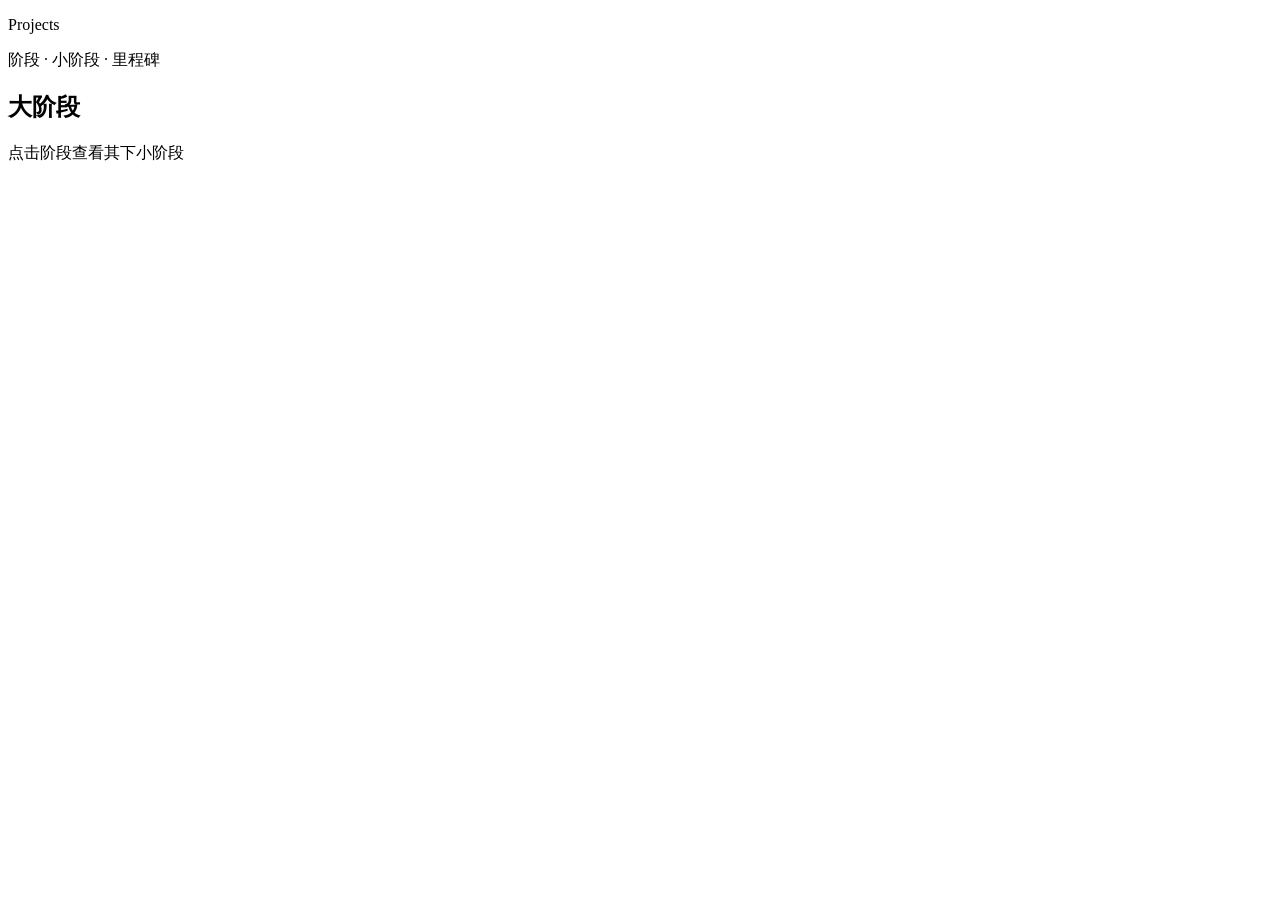
==== index.html @ 438b6e95 "Replace markdown dashboard with HTML stage board for GitHub Pages. Publish static index and assets a" ====
<!DOCTYPE html>
<html lang="zh-CN">
  <head>
    <meta charset="UTF-8" />
    <meta name="viewport" content="width=device-width, initial-scale=1" />
    <title>Projects · 阶段看板</title>
    <script type="module" crossorigin src="/project/assets/index-DRAbw_s7.js"></script>
    <link rel="stylesheet" crossorigin href="/project/assets/index-BVVediHM.css">
  </head>
  <body>
    <div class="page">
      <header class="top">
        <div class="brand">
          <span class="dot"></span>
          <div>
            <p class="brand-name">Projects</p>
            <p class="brand-sub">阶段 · 小阶段 · 里程碑</p>
          </div>
        </div>
        <div class="tabs" id="tabs" role="tablist"></div>
      </header>

      <section class="hero" id="hero"></section>

      <!-- 大阶段轨道 -->
      <section class="track-wrap" aria-label="项目大阶段">
        <div class="track-head">
          <h2>大阶段</h2>
          <p>点击阶段查看其下小阶段</p>
        </div>
        <ol class="track" id="track"></ol>
      </section>

      <!-- 当前大阶段的小阶段 -->
      <section class="detail" id="detail"></section>
    </div>
  </body>
</html>
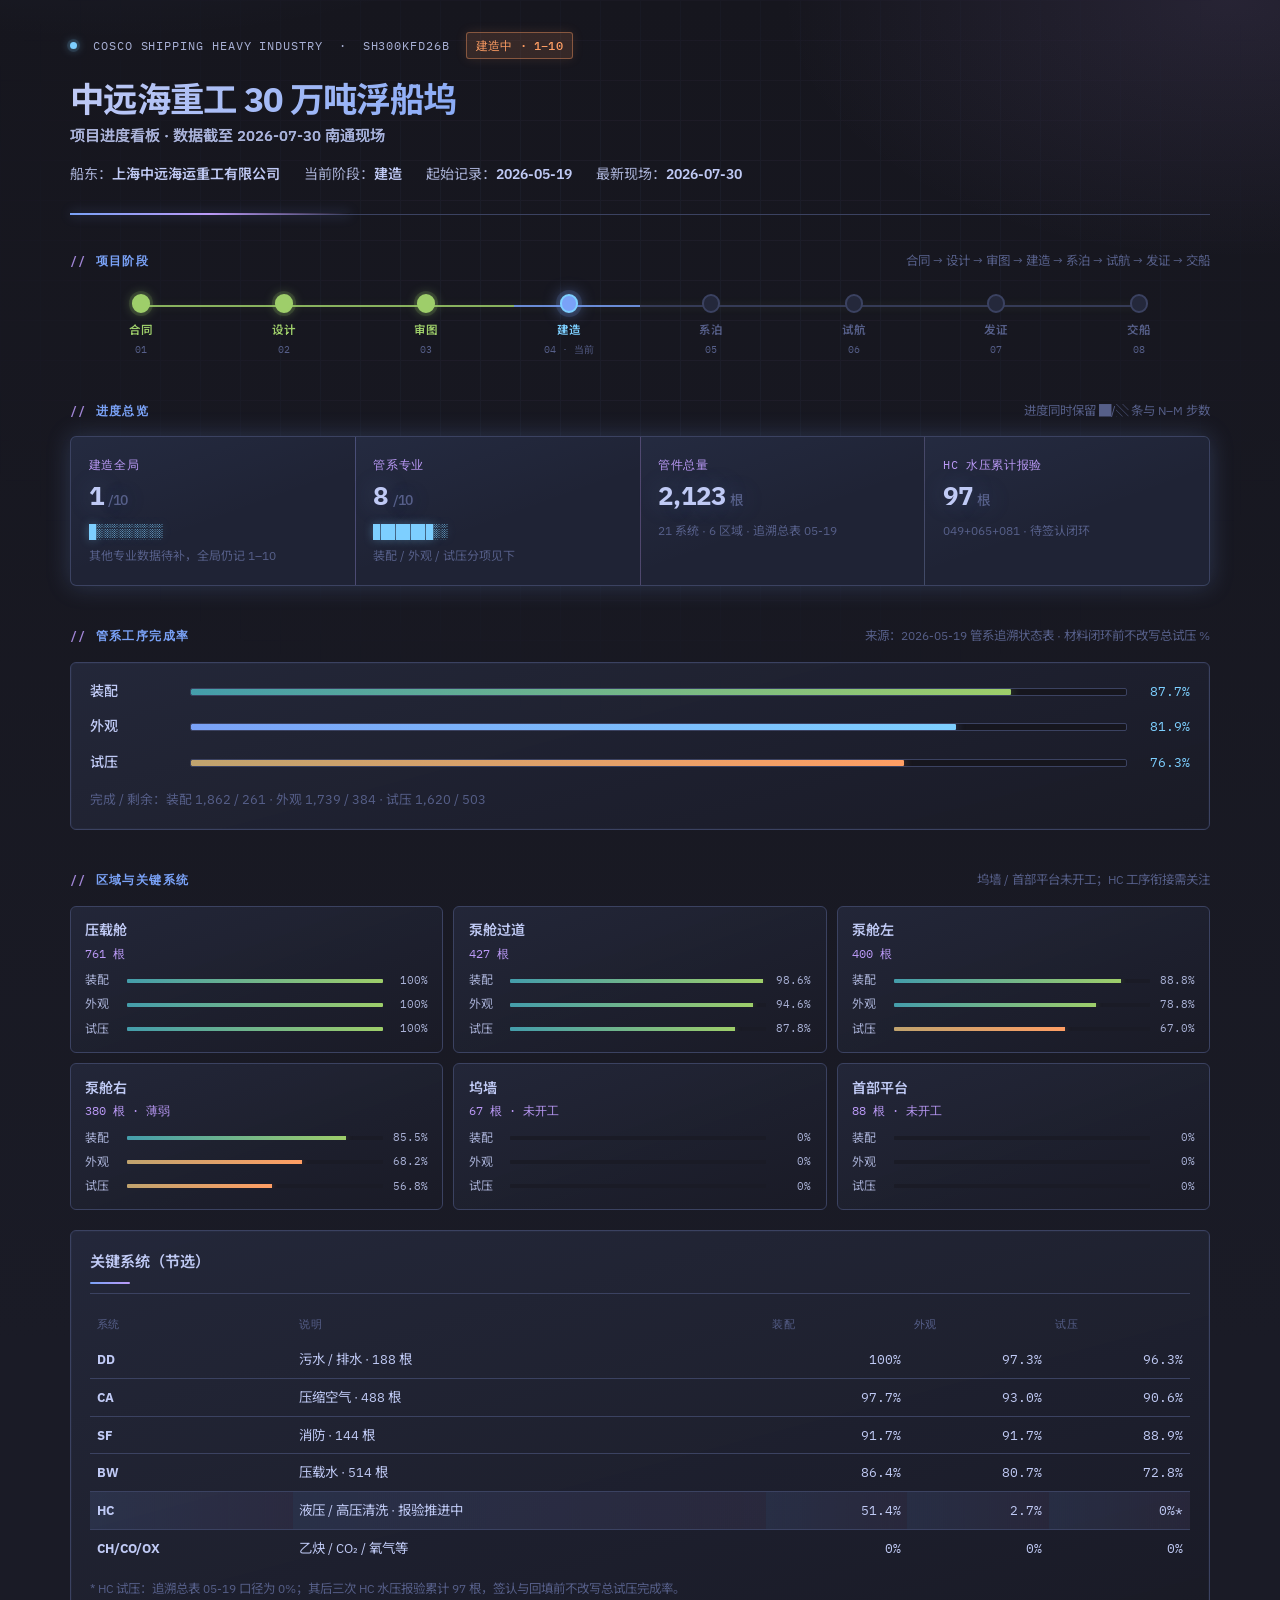
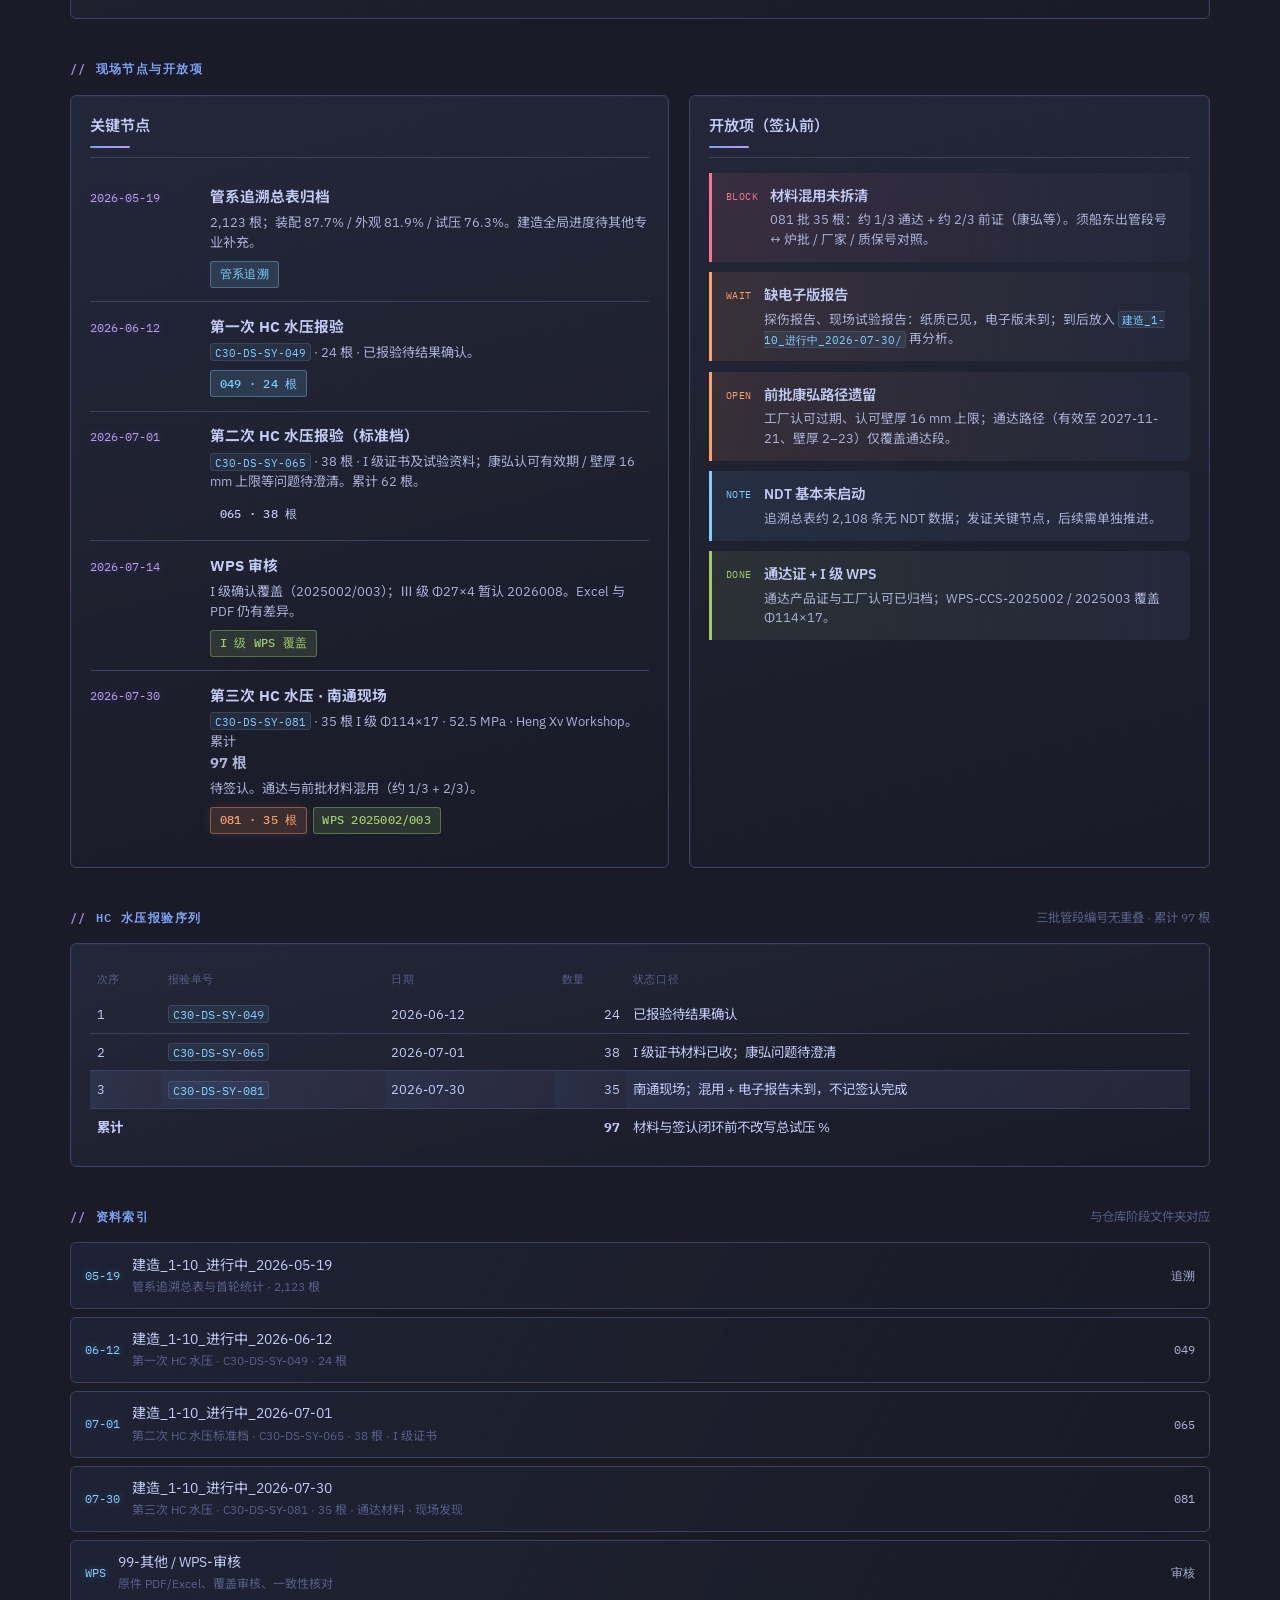
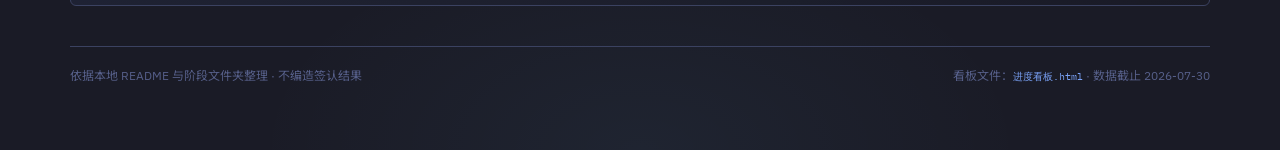
==== commit 2d40e91f: "Publish Tokyo Night progress board for 30万吨浮船坞 on GitHub Pages Replace the previous Vite stage-board" ====
--- a/index.html
+++ b/index.html
@@ -1,38 +1,1265 @@
 <!DOCTYPE html>
 <html lang="zh-CN">
-  <head>
-    <meta charset="UTF-8" />
-    <meta name="viewport" content="width=device-width, initial-scale=1" />
-    <title>Projects · 阶段看板</title>
-    <script type="module" crossorigin src="/project/assets/index-DRAbw_s7.js"></script>
-    <link rel="stylesheet" crossorigin href="/project/assets/index-BVVediHM.css">
-  </head>
-  <body>
-    <div class="page">
-      <header class="top">
-        <div class="brand">
-          <span class="dot"></span>
-          <div>
-            <p class="brand-name">Projects</p>
-            <p class="brand-sub">阶段 · 小阶段 · 里程碑</p>
-          </div>
-        </div>
-        <div class="tabs" id="tabs" role="tablist"></div>
-      </header>
-
-      <section class="hero" id="hero"></section>
-
-      <!-- 大阶段轨道 -->
-      <section class="track-wrap" aria-label="项目大阶段">
-        <div class="track-head">
-          <h2>大阶段</h2>
-          <p>点击阶段查看其下小阶段</p>
-        </div>
-        <ol class="track" id="track"></ol>
-      </section>
-
-      <!-- 当前大阶段的小阶段 -->
-      <section class="detail" id="detail"></section>
-    </div>
-  </body>
+<head>
+  <meta charset="UTF-8" />
+  <meta name="viewport" content="width=device-width, initial-scale=1" />
+  <title>Projects · 中远海重工30万吨浮船坞 · 项目进度</title>
+  <link rel="preconnect" href="https://fonts.googleapis.com" />
+  <link rel="preconnect" href="https://fonts.gstatic.com" crossorigin />
+  <link href="https://fonts.googleapis.com/css2?family=IBM+Plex+Mono:wght@400;500;600&family=IBM+Plex+Sans:wght@400;500;600;700&family=Noto+Sans+SC:wght@400;500;600;700&display=swap" rel="stylesheet" />
+  <style>
+    /* Tokyo Night palette — night / storm hybrid */
+    :root {
+      --bg: #1a1b26;
+      --bg-deep: #16161e;
+      --bg-elev: #1f2335;
+      --bg-soft: #24283b;
+      --line: #3b4261;
+      --line-strong: #565f89;
+      --text: #c0caf5;
+      --text-bright: #c0caf5;
+      --text-muted: #a9b1d6;
+      --text-dim: #565f89;
+      --accent: #7aa2f7;          /* blue */
+      --accent-soft: rgba(122, 162, 247, 0.14);
+      --accent-2: #bb9af7;      /* magenta */
+      --accent-2-soft: rgba(187, 154, 247, 0.14);
+      --cyan: #7dcfff;
+      --cyan-soft: rgba(125, 207, 255, 0.12);
+      --teal: #73daca;
+      --ok: #9ece6a;             /* green */
+      --ok-soft: rgba(158, 206, 106, 0.14);
+      --warn: #ff9e64;           /* orange */
+      --warn-soft: rgba(255, 158, 100, 0.14);
+      --crit: #f7768e;           /* red */
+      --crit-soft: rgba(247, 118, 142, 0.14);
+      --info: #7dcfff;           /* cyan */
+      --info-soft: rgba(125, 207, 255, 0.14);
+      --yellow: #e0af68;
+      --steel: #7aa2f7;
+      --radius: 6px;
+      --font: "IBM Plex Sans", "Noto Sans SC", system-ui, sans-serif;
+      --mono: "IBM Plex Mono", ui-monospace, monospace;
+      --glow-blue: 0 0 24px rgba(122, 162, 247, 0.22);
+      --glow-mag: 0 0 20px rgba(187, 154, 247, 0.18);
+    }
+
+    * { box-sizing: border-box; margin: 0; padding: 0; }
+
+    html { scroll-behavior: smooth; }
+
+    body {
+      font-family: var(--font);
+      background:
+        radial-gradient(1100px 560px at 8% -8%, rgba(122, 162, 247, 0.12), transparent 55%),
+        radial-gradient(900px 520px at 96% 0%, rgba(187, 154, 247, 0.10), transparent 50%),
+        radial-gradient(700px 400px at 50% 100%, rgba(125, 207, 255, 0.05), transparent 55%),
+        linear-gradient(180deg, var(--bg-deep) 0%, var(--bg) 40%, #1a1b26 100%);
+      color: var(--text);
+      line-height: 1.55;
+      min-height: 100vh;
+    }
+
+    /* cyber grid */
+    body::before {
+      content: "";
+      position: fixed;
+      inset: 0;
+      pointer-events: none;
+      opacity: 0.045;
+      background-image:
+        linear-gradient(90deg, #7aa2f7 1px, transparent 1px),
+        linear-gradient(#bb9af7 1px, transparent 1px);
+      background-size: 40px 40px;
+      z-index: 0;
+      mask-image: radial-gradient(ellipse 80% 70% at 50% 30%, #000 20%, transparent 75%);
+    }
+
+    .wrap {
+      position: relative;
+      z-index: 1;
+      max-width: 1180px;
+      margin: 0 auto;
+      padding: 2rem 1.25rem 4rem;
+    }
+
+    /* —— header —— */
+    header.top {
+      display: grid;
+      gap: 1.25rem;
+      margin-bottom: 2.25rem;
+      padding-bottom: 1.75rem;
+      border-bottom: 1px solid var(--line);
+      position: relative;
+    }
+
+    header.top::after {
+      content: "";
+      position: absolute;
+      left: 0;
+      bottom: -1px;
+      width: min(280px, 40%);
+      height: 2px;
+      background: linear-gradient(90deg, var(--accent), var(--accent-2), transparent);
+      box-shadow: 0 0 12px rgba(122, 162, 247, 0.45);
+    }
+
+    .eyebrow {
+      display: flex;
+      flex-wrap: wrap;
+      gap: 0.5rem 1rem;
+      align-items: center;
+      font-family: var(--mono);
+      font-size: 0.72rem;
+      letter-spacing: 0.08em;
+      text-transform: uppercase;
+      color: var(--text-muted);
+    }
+
+    .eyebrow .dot {
+      width: 7px; height: 7px;
+      border-radius: 50%;
+      background: var(--cyan);
+      box-shadow:
+        0 0 0 3px var(--cyan-soft),
+        0 0 10px rgba(125, 207, 255, 0.7);
+      animation: pulse-dot 2.4s ease-in-out infinite;
+    }
+
+    @keyframes pulse-dot {
+      0%, 100% { opacity: 1; box-shadow: 0 0 0 3px var(--cyan-soft), 0 0 10px rgba(125, 207, 255, 0.7); }
+      50% { opacity: 0.75; box-shadow: 0 0 0 5px transparent, 0 0 16px rgba(125, 207, 255, 0.35); }
+    }
+
+    h1 {
+      font-size: clamp(1.55rem, 3.5vw, 2.15rem);
+      font-weight: 700;
+      letter-spacing: -0.02em;
+      line-height: 1.2;
+      background: linear-gradient(120deg, #c0caf5 0%, #7aa2f7 45%, #bb9af7 100%);
+      -webkit-background-clip: text;
+      background-clip: text;
+      color: transparent;
+    }
+
+    h1 span.sub {
+      display: block;
+      margin-top: 0.35rem;
+      font-size: 0.95rem;
+      font-weight: 500;
+      color: var(--text-muted);
+      letter-spacing: 0;
+      background: none;
+      -webkit-background-clip: unset;
+      background-clip: unset;
+    }
+
+    .meta-row {
+      display: flex;
+      flex-wrap: wrap;
+      gap: 0.6rem 1.5rem;
+      font-size: 0.88rem;
+      color: var(--text-muted);
+    }
+
+    .meta-row strong {
+      color: var(--text);
+      font-weight: 600;
+    }
+
+    .badge {
+      display: inline-flex;
+      align-items: center;
+      gap: 0.35rem;
+      padding: 0.22rem 0.55rem;
+      border-radius: 3px;
+      font-family: var(--mono);
+      font-size: 0.72rem;
+      font-weight: 500;
+      letter-spacing: 0.02em;
+      border: 1px solid transparent;
+    }
+
+    .badge.live {
+      background: var(--warn-soft);
+      color: var(--warn);
+      border-color: rgba(255, 158, 100, 0.4);
+      box-shadow: 0 0 12px rgba(255, 158, 100, 0.12);
+    }
+
+    .badge.ok {
+      background: var(--ok-soft);
+      color: var(--ok);
+      border-color: rgba(158, 206, 106, 0.4);
+    }
+
+    .badge.crit {
+      background: var(--crit-soft);
+      color: var(--crit);
+      border-color: rgba(247, 118, 142, 0.4);
+    }
+
+    .badge.info {
+      background: var(--info-soft);
+      color: var(--cyan);
+      border-color: rgba(125, 207, 255, 0.35);
+    }
+
+    .badge.mag {
+      background: var(--accent-2-soft);
+      color: var(--accent-2);
+      border-color: rgba(187, 154, 247, 0.4);
+    }
+
+    /* —— section chrome —— */
+    section {
+      margin-bottom: 2.5rem;
+    }
+
+    .sec-head {
+      display: flex;
+      align-items: baseline;
+      justify-content: space-between;
+      gap: 1rem;
+      margin-bottom: 1rem;
+      flex-wrap: wrap;
+    }
+
+    .sec-head h2 {
+      font-size: 0.78rem;
+      font-weight: 600;
+      font-family: var(--mono);
+      letter-spacing: 0.12em;
+      text-transform: uppercase;
+      color: var(--accent);
+    }
+
+    .sec-head h2::before {
+      content: "// ";
+      color: var(--accent-2);
+      opacity: 0.85;
+    }
+
+    .sec-head .hint {
+      font-size: 0.78rem;
+      color: var(--text-dim);
+    }
+
+    /* —— stage rail —— */
+    .stage-rail {
+      display: grid;
+      grid-template-columns: repeat(8, 1fr);
+      gap: 0;
+      position: relative;
+      padding: 0.5rem 0 0.25rem;
+    }
+
+    .stage-rail::before {
+      content: "";
+      position: absolute;
+      left: 6%;
+      right: 6%;
+      top: 1.15rem;
+      height: 2px;
+      background: linear-gradient(90deg,
+        var(--ok) 0%,
+        var(--ok) 37.5%,
+        var(--accent) 37.5%,
+        var(--accent) 50%,
+        var(--line) 50%,
+        var(--line) 100%);
+      z-index: 0;
+      opacity: 0.85;
+      box-shadow: 0 0 10px rgba(158, 206, 106, 0.25);
+    }
+
+    .stage {
+      position: relative;
+      z-index: 1;
+      text-align: center;
+      padding: 0 0.15rem;
+    }
+
+    .stage .node {
+      width: 1.15rem;
+      height: 1.15rem;
+      margin: 0 auto 0.55rem;
+      border-radius: 50%;
+      border: 2px solid var(--line-strong);
+      background: var(--bg-deep);
+    }
+
+    .stage.done .node {
+      background: var(--ok);
+      border-color: var(--ok);
+      box-shadow: 0 0 0 3px var(--ok-soft), 0 0 12px rgba(158, 206, 106, 0.45);
+    }
+
+    .stage.current .node {
+      background: var(--accent);
+      border-color: var(--cyan);
+      box-shadow:
+        0 0 0 4px var(--accent-soft),
+        0 0 16px rgba(122, 162, 247, 0.65);
+    }
+
+    .stage.todo .node {
+      background: var(--bg-soft);
+      border-color: var(--line);
+    }
+
+    .stage .label {
+      font-size: 0.72rem;
+      font-weight: 600;
+      color: var(--text-dim);
+    }
+
+    .stage.done .label { color: var(--ok); }
+    .stage.current .label { color: var(--cyan); }
+
+    .stage .idx {
+      display: block;
+      font-family: var(--mono);
+      font-size: 0.62rem;
+      color: var(--text-dim);
+      margin-top: 0.15rem;
+    }
+
+    /* —— KPI strip —— */
+    .kpi-grid {
+      display: grid;
+      grid-template-columns: repeat(4, 1fr);
+      gap: 1px;
+      background: linear-gradient(135deg, rgba(122, 162, 247, 0.45), rgba(187, 154, 247, 0.35), rgba(125, 207, 255, 0.3));
+      border: 1px solid var(--line);
+      border-radius: var(--radius);
+      overflow: hidden;
+      box-shadow: var(--glow-blue);
+    }
+
+    .kpi {
+      background: var(--bg-elev);
+      padding: 1.15rem 1.1rem 1.25rem;
+      position: relative;
+    }
+
+    .kpi::before {
+      content: "";
+      position: absolute;
+      inset: 0;
+      background: linear-gradient(160deg, rgba(122, 162, 247, 0.06), transparent 55%);
+      pointer-events: none;
+    }
+
+    .kpi .k {
+      font-size: 0.72rem;
+      color: var(--accent-2);
+      font-family: var(--mono);
+      letter-spacing: 0.06em;
+      text-transform: uppercase;
+      margin-bottom: 0.45rem;
+      position: relative;
+    }
+
+    .kpi .v {
+      font-size: 1.65rem;
+      font-weight: 700;
+      letter-spacing: -0.03em;
+      font-variant-numeric: tabular-nums;
+      line-height: 1.1;
+      color: var(--text);
+      position: relative;
+      text-shadow: 0 0 24px rgba(122, 162, 247, 0.25);
+    }
+
+    .kpi .v em {
+      font-style: normal;
+      font-size: 0.85rem;
+      font-weight: 500;
+      color: var(--text-dim);
+      margin-left: 0.25rem;
+    }
+
+    .kpi .bar-row {
+      margin-top: 0.75rem;
+      font-family: var(--mono);
+      font-size: 0.78rem;
+      letter-spacing: 0.04em;
+      color: var(--cyan);
+      text-shadow: 0 0 10px rgba(125, 207, 255, 0.35);
+      position: relative;
+    }
+
+    .kpi .note {
+      margin-top: 0.35rem;
+      font-size: 0.75rem;
+      color: var(--text-dim);
+      position: relative;
+    }
+
+    /* —— progress meters —— */
+    .meter-list {
+      display: grid;
+      gap: 0.85rem;
+    }
+
+    .meter {
+      display: grid;
+      grid-template-columns: 5.5rem 1fr auto;
+      gap: 0.75rem;
+      align-items: center;
+    }
+
+    .meter .name {
+      font-size: 0.88rem;
+      font-weight: 500;
+    }
+
+    .meter .track {
+      height: 8px;
+      background: var(--bg-deep);
+      border: 1px solid var(--line);
+      border-radius: 2px;
+      overflow: hidden;
+    }
+
+    .meter .fill {
+      height: 100%;
+      border-radius: 1px;
+      background: linear-gradient(90deg, #449dab, var(--ok));
+      box-shadow: 0 0 10px rgba(158, 206, 106, 0.45);
+    }
+
+    .meter .fill.warn {
+      background: linear-gradient(90deg, #c0a36e, var(--warn));
+      box-shadow: 0 0 10px rgba(255, 158, 100, 0.4);
+    }
+
+    .meter .fill.accent {
+      background: linear-gradient(90deg, #7aa2f7, var(--cyan));
+      box-shadow: 0 0 10px rgba(122, 162, 247, 0.5);
+    }
+
+    .meter .pct {
+      font-family: var(--mono);
+      font-size: 0.82rem;
+      font-variant-numeric: tabular-nums;
+      color: var(--cyan);
+      min-width: 3.2rem;
+      text-align: right;
+    }
+
+    /* —— two col —— */
+    .cols {
+      display: grid;
+      grid-template-columns: 1.15fr 1fr;
+      gap: 1.25rem;
+    }
+
+    .panel {
+      background: linear-gradient(165deg, rgba(36, 40, 59, 0.95), rgba(26, 27, 38, 0.98));
+      border: 1px solid var(--line);
+      border-radius: var(--radius);
+      padding: 1.15rem 1.2rem 1.25rem;
+      box-shadow: 0 0 0 1px rgba(122, 162, 247, 0.04) inset;
+    }
+
+    .panel h3 {
+      font-size: 0.95rem;
+      font-weight: 600;
+      margin-bottom: 0.9rem;
+      padding-bottom: 0.55rem;
+      border-bottom: 1px solid var(--line);
+      color: var(--text);
+    }
+
+    .panel h3::after {
+      content: "";
+      display: block;
+      width: 2.5rem;
+      height: 2px;
+      margin-top: 0.55rem;
+      background: linear-gradient(90deg, var(--accent), var(--accent-2));
+      border-radius: 1px;
+    }
+
+    /* —— tables —— */
+    table {
+      width: 100%;
+      border-collapse: collapse;
+      font-size: 0.84rem;
+    }
+
+    th, td {
+      text-align: left;
+      padding: 0.5rem 0.4rem;
+      border-bottom: 1px solid var(--line);
+      vertical-align: top;
+    }
+
+    th {
+      font-family: var(--mono);
+      font-size: 0.68rem;
+      letter-spacing: 0.06em;
+      text-transform: uppercase;
+      color: var(--text-dim);
+      font-weight: 500;
+    }
+
+    td.num {
+      font-family: var(--mono);
+      font-variant-numeric: tabular-nums;
+      text-align: right;
+    }
+
+    tr:last-child th,
+    tr:last-child td { border-bottom: none; }
+
+    tr.highlight td {
+      background: linear-gradient(90deg, rgba(122, 162, 247, 0.12), rgba(187, 154, 247, 0.08));
+    }
+
+    code {
+      font-family: var(--mono);
+      font-size: 0.86em;
+      color: var(--cyan);
+      background: rgba(125, 207, 255, 0.08);
+      padding: 0.05em 0.35em;
+      border-radius: 3px;
+      border: 1px solid rgba(125, 207, 255, 0.15);
+    }
+
+    /* —— timeline —— */
+    .timeline {
+      list-style: none;
+      display: grid;
+      gap: 0;
+    }
+
+    .timeline li {
+      display: grid;
+      grid-template-columns: 6.5rem 1fr;
+      gap: 1rem;
+      padding: 0.85rem 0;
+      border-bottom: 1px solid var(--line);
+      position: relative;
+    }
+
+    .timeline li:last-child { border-bottom: none; }
+
+    .timeline .date {
+      font-family: var(--mono);
+      font-size: 0.78rem;
+      color: var(--accent-2);
+      padding-top: 0.1rem;
+      text-shadow: 0 0 12px rgba(187, 154, 247, 0.3);
+    }
+
+    .timeline .body strong {
+      display: block;
+      font-size: 0.92rem;
+      margin-bottom: 0.25rem;
+    }
+
+    .timeline .body p {
+      font-size: 0.82rem;
+      color: var(--text-muted);
+    }
+
+    .timeline .tags {
+      display: flex;
+      flex-wrap: wrap;
+      gap: 0.35rem;
+      margin-top: 0.45rem;
+    }
+
+    /* —— issues —— */
+    .issue-list {
+      list-style: none;
+      display: grid;
+      gap: 0.65rem;
+    }
+
+    .issue {
+      display: grid;
+      grid-template-columns: auto 1fr;
+      gap: 0.75rem;
+      padding: 0.75rem 0.85rem;
+      background: var(--bg-soft);
+      border-left: 3px solid var(--line-strong);
+      border-radius: 0 var(--radius) var(--radius) 0;
+    }
+
+    .issue.crit { border-left-color: var(--crit); }
+    .issue.warn { border-left-color: var(--warn); }
+    .issue.ok { border-left-color: var(--ok); }
+    .issue.info { border-left-color: var(--info); }
+
+    .issue .sev {
+      font-family: var(--mono);
+      font-size: 0.65rem;
+      letter-spacing: 0.04em;
+      padding-top: 0.2rem;
+      color: var(--text-dim);
+      white-space: nowrap;
+    }
+
+    .issue.crit .sev { color: var(--crit); }
+    .issue.warn .sev { color: var(--warn); }
+    .issue.ok .sev { color: var(--ok); }
+    .issue.info .sev { color: var(--cyan); }
+
+    .issue.crit { background: linear-gradient(90deg, rgba(247, 118, 142, 0.1), var(--bg-soft)); }
+    .issue.warn { background: linear-gradient(90deg, rgba(255, 158, 100, 0.1), var(--bg-soft)); }
+    .issue.ok { background: linear-gradient(90deg, rgba(158, 206, 106, 0.1), var(--bg-soft)); }
+    .issue.info { background: linear-gradient(90deg, rgba(125, 207, 255, 0.08), var(--bg-soft)); }
+
+    .issue .title {
+      font-size: 0.9rem;
+      font-weight: 600;
+      margin-bottom: 0.2rem;
+    }
+
+    .issue .desc {
+      font-size: 0.8rem;
+      color: var(--text-muted);
+    }
+
+    /* —— region matrix —— */
+    .region-grid {
+      display: grid;
+      grid-template-columns: repeat(3, 1fr);
+      gap: 0.65rem;
+    }
+
+    .region {
+      padding: 0.85rem 0.9rem;
+      background: linear-gradient(160deg, rgba(36, 40, 59, 0.9), rgba(26, 27, 38, 0.95));
+      border: 1px solid var(--line);
+      border-radius: var(--radius);
+      transition: border-color 0.15s, box-shadow 0.15s;
+    }
+
+    .region:hover {
+      border-color: rgba(122, 162, 247, 0.45);
+      box-shadow: 0 0 18px rgba(122, 162, 247, 0.12);
+    }
+
+    .region .r-name {
+      font-weight: 600;
+      font-size: 0.88rem;
+      margin-bottom: 0.15rem;
+      color: var(--text);
+    }
+
+    .region .r-count {
+      font-family: var(--mono);
+      font-size: 0.72rem;
+      color: var(--accent-2);
+      margin-bottom: 0.55rem;
+    }
+
+    .region .mini {
+      display: grid;
+      gap: 0.35rem;
+      font-size: 0.75rem;
+    }
+
+    .region .mini-row {
+      display: grid;
+      grid-template-columns: 2.2rem 1fr 2.4rem;
+      gap: 0.4rem;
+      align-items: center;
+      color: var(--text-muted);
+    }
+
+    .region .mini-track {
+      height: 4px;
+      background: var(--bg);
+      border-radius: 1px;
+      overflow: hidden;
+    }
+
+    .region .mini-fill {
+      height: 100%;
+      background: linear-gradient(90deg, #449dab, var(--ok));
+      box-shadow: 0 0 6px rgba(158, 206, 106, 0.35);
+    }
+
+    .region .mini-fill.zero { background: var(--line); width: 0 !important; box-shadow: none; }
+    .region .mini-fill.low {
+      background: linear-gradient(90deg, #c0a36e, var(--warn));
+      box-shadow: 0 0 6px rgba(255, 158, 100, 0.35);
+    }
+
+    .region .mini-row span:last-child {
+      font-family: var(--mono);
+      font-size: 0.7rem;
+      text-align: right;
+    }
+
+    /* —— archive index —— */
+    .archive {
+      display: grid;
+      gap: 0.5rem;
+    }
+
+    .archive a,
+    .archive .item {
+      display: grid;
+      grid-template-columns: auto 1fr auto;
+      gap: 0.75rem;
+      align-items: center;
+      padding: 0.7rem 0.85rem;
+      background: linear-gradient(120deg, rgba(31, 35, 53, 0.95), rgba(26, 27, 38, 0.98));
+      border: 1px solid var(--line);
+      border-radius: var(--radius);
+      text-decoration: none;
+      color: inherit;
+      transition: border-color 0.15s, background 0.15s, box-shadow 0.15s;
+    }
+
+    .archive .item:hover {
+      border-color: rgba(122, 162, 247, 0.5);
+      background: var(--bg-soft);
+      box-shadow: 0 0 16px rgba(122, 162, 247, 0.12);
+    }
+
+    .archive .code {
+      font-family: var(--mono);
+      font-size: 0.72rem;
+      color: var(--cyan);
+      white-space: nowrap;
+      text-shadow: 0 0 8px rgba(125, 207, 255, 0.35);
+    }
+
+    .archive .name {
+      font-size: 0.88rem;
+    }
+
+    .archive .name small {
+      display: block;
+      color: var(--text-dim);
+      font-size: 0.75rem;
+      margin-top: 0.1rem;
+    }
+
+    .archive .n {
+      font-family: var(--mono);
+      font-size: 0.78rem;
+      color: var(--text-muted);
+    }
+
+    /* —— footer —— */
+    footer {
+      margin-top: 2rem;
+      padding-top: 1.25rem;
+      border-top: 1px solid var(--line);
+      font-size: 0.75rem;
+      color: var(--text-dim);
+      display: flex;
+      flex-wrap: wrap;
+      gap: 0.5rem 1.5rem;
+      justify-content: space-between;
+    }
+
+    footer code {
+      font-family: var(--mono);
+      color: var(--accent);
+      background: none;
+      border: none;
+      padding: 0;
+    }
+
+    /* —— responsive —— */
+    @media (max-width: 900px) {
+      .kpi-grid { grid-template-columns: repeat(2, 1fr); }
+      .cols { grid-template-columns: 1fr; }
+      .region-grid { grid-template-columns: repeat(2, 1fr); }
+      .stage-rail { grid-template-columns: repeat(4, 1fr); gap: 1rem 0; }
+      .stage-rail::before { display: none; }
+    }
+
+    @media (max-width: 520px) {
+      .kpi-grid { grid-template-columns: 1fr; }
+      .region-grid { grid-template-columns: 1fr; }
+      .meter { grid-template-columns: 4rem 1fr auto; }
+      .timeline li { grid-template-columns: 1fr; gap: 0.25rem; }
+      .archive .item { grid-template-columns: 1fr; }
+    }
+
+    @media print {
+      body { background: #fff; color: #111; }
+      body::before { display: none; }
+      .panel, .kpi, .region, .archive .item {
+        background: #fff;
+        border-color: #ccc;
+      }
+      .badge, .issue { print-color-adjust: exact; -webkit-print-color-adjust: exact; }
+    }
+  </style>
+</head>
+<body>
+  <div class="wrap">
+    <header class="top">
+      <div class="eyebrow">
+        <span class="dot" aria-hidden="true"></span>
+        <span>COSCO SHIPPING Heavy Industry</span>
+        <span>·</span>
+        <span>SH300KFD26B</span>
+        <span class="badge live">建造中 · 1–10</span>
+      </div>
+      <h1>
+        中远海重工 30 万吨浮船坞
+        <span class="sub">项目进度看板 · 数据截至 2026-07-30 南通现场</span>
+      </h1>
+      <div class="meta-row">
+        <span>船东：<strong>上海中远海运重工有限公司</strong></span>
+        <span>当前阶段：<strong>建造</strong></span>
+        <span>起始记录：<strong>2026-05-19</strong></span>
+        <span>最新现场：<strong>2026-07-30</strong></span>
+      </div>
+    </header>
+
+    <!-- 全项目阶段 -->
+    <section>
+      <div class="sec-head">
+        <h2>项目阶段</h2>
+        <span class="hint">合同 → 设计 → 审图 → 建造 → 系泊 → 试航 → 发证 → 交船</span>
+      </div>
+      <div class="stage-rail" role="list" aria-label="项目八阶段">
+        <div class="stage done" role="listitem">
+          <div class="node"></div>
+          <div class="label">合同</div>
+          <span class="idx">01</span>
+        </div>
+        <div class="stage done" role="listitem">
+          <div class="node"></div>
+          <div class="label">设计</div>
+          <span class="idx">02</span>
+        </div>
+        <div class="stage done" role="listitem">
+          <div class="node"></div>
+          <div class="label">审图</div>
+          <span class="idx">03</span>
+        </div>
+        <div class="stage current" role="listitem">
+          <div class="node"></div>
+          <div class="label">建造</div>
+          <span class="idx">04 · 当前</span>
+        </div>
+        <div class="stage todo" role="listitem">
+          <div class="node"></div>
+          <div class="label">系泊</div>
+          <span class="idx">05</span>
+        </div>
+        <div class="stage todo" role="listitem">
+          <div class="node"></div>
+          <div class="label">试航</div>
+          <span class="idx">06</span>
+        </div>
+        <div class="stage todo" role="listitem">
+          <div class="node"></div>
+          <div class="label">发证</div>
+          <span class="idx">07</span>
+        </div>
+        <div class="stage todo" role="listitem">
+          <div class="node"></div>
+          <div class="label">交船</div>
+          <span class="idx">08</span>
+        </div>
+      </div>
+    </section>
+
+    <!-- KPI -->
+    <section>
+      <div class="sec-head">
+        <h2>进度总览</h2>
+        <span class="hint">进度同时保留 █/░ 条与 N–M 步数</span>
+      </div>
+      <div class="kpi-grid">
+        <div class="kpi">
+          <div class="k">建造全局</div>
+          <div class="v">1<em>/10</em></div>
+          <div class="bar-row" aria-label="建造进度 1/10">█░░░░░░░░░</div>
+          <div class="note">其他专业数据待补，全局仍记 1–10</div>
+        </div>
+        <div class="kpi">
+          <div class="k">管系专业</div>
+          <div class="v">8<em>/10</em></div>
+          <div class="bar-row" aria-label="管系进度 8/10">████████░░</div>
+          <div class="note">装配 / 外观 / 试压分项见下</div>
+        </div>
+        <div class="kpi">
+          <div class="k">管件总量</div>
+          <div class="v">2,123<em>根</em></div>
+          <div class="note" style="margin-top:0.75rem">21 系统 · 6 区域 · 追溯总表 05-19</div>
+        </div>
+        <div class="kpi">
+          <div class="k">HC 水压累计报验</div>
+          <div class="v">97<em>根</em></div>
+          <div class="note" style="margin-top:0.75rem">049+065+081 · 待签认闭环</div>
+        </div>
+      </div>
+    </section>
+
+    <!-- 管系工序 -->
+    <section>
+      <div class="sec-head">
+        <h2>管系工序完成率</h2>
+        <span class="hint">来源：2026-05-19 管系追溯状态表 · 材料闭环前不改写总试压 %</span>
+      </div>
+      <div class="panel">
+        <div class="meter-list">
+          <div class="meter">
+            <div class="name">装配</div>
+            <div class="track"><div class="fill" style="width:87.7%"></div></div>
+            <div class="pct">87.7%</div>
+          </div>
+          <div class="meter">
+            <div class="name">外观</div>
+            <div class="track"><div class="fill accent" style="width:81.9%"></div></div>
+            <div class="pct">81.9%</div>
+          </div>
+          <div class="meter">
+            <div class="name">试压</div>
+            <div class="track"><div class="fill warn" style="width:76.3%"></div></div>
+            <div class="pct">76.3%</div>
+          </div>
+        </div>
+        <p style="margin-top:1rem;font-size:0.8rem;color:var(--text-dim)">
+          完成 / 剩余：装配 1,862 / 261 · 外观 1,739 / 384 · 试压 1,620 / 503
+        </p>
+      </div>
+    </section>
+
+    <!-- 区域 + 系统 -->
+    <section>
+      <div class="sec-head">
+        <h2>区域与关键系统</h2>
+        <span class="hint">坞墙 / 首部平台未开工；HC 工序衔接需关注</span>
+      </div>
+      <div class="region-grid" style="margin-bottom:1.25rem">
+        <div class="region">
+          <div class="r-name">压载舱</div>
+          <div class="r-count">761 根</div>
+          <div class="mini">
+            <div class="mini-row"><span>装配</span><div class="mini-track"><div class="mini-fill" style="width:100%"></div></div><span>100%</span></div>
+            <div class="mini-row"><span>外观</span><div class="mini-track"><div class="mini-fill" style="width:100%"></div></div><span>100%</span></div>
+            <div class="mini-row"><span>试压</span><div class="mini-track"><div class="mini-fill" style="width:100%"></div></div><span>100%</span></div>
+          </div>
+        </div>
+        <div class="region">
+          <div class="r-name">泵舱过道</div>
+          <div class="r-count">427 根</div>
+          <div class="mini">
+            <div class="mini-row"><span>装配</span><div class="mini-track"><div class="mini-fill" style="width:98.6%"></div></div><span>98.6%</span></div>
+            <div class="mini-row"><span>外观</span><div class="mini-track"><div class="mini-fill" style="width:94.6%"></div></div><span>94.6%</span></div>
+            <div class="mini-row"><span>试压</span><div class="mini-track"><div class="mini-fill" style="width:87.8%"></div></div><span>87.8%</span></div>
+          </div>
+        </div>
+        <div class="region">
+          <div class="r-name">泵舱左</div>
+          <div class="r-count">400 根</div>
+          <div class="mini">
+            <div class="mini-row"><span>装配</span><div class="mini-track"><div class="mini-fill" style="width:88.8%"></div></div><span>88.8%</span></div>
+            <div class="mini-row"><span>外观</span><div class="mini-track"><div class="mini-fill" style="width:78.8%"></div></div><span>78.8%</span></div>
+            <div class="mini-row"><span>试压</span><div class="mini-track"><div class="mini-fill low" style="width:67%"></div></div><span>67.0%</span></div>
+          </div>
+        </div>
+        <div class="region">
+          <div class="r-name">泵舱右</div>
+          <div class="r-count">380 根 · 薄弱</div>
+          <div class="mini">
+            <div class="mini-row"><span>装配</span><div class="mini-track"><div class="mini-fill" style="width:85.5%"></div></div><span>85.5%</span></div>
+            <div class="mini-row"><span>外观</span><div class="mini-track"><div class="mini-fill low" style="width:68.2%"></div></div><span>68.2%</span></div>
+            <div class="mini-row"><span>试压</span><div class="mini-track"><div class="mini-fill low" style="width:56.8%"></div></div><span>56.8%</span></div>
+          </div>
+        </div>
+        <div class="region">
+          <div class="r-name">坞墙</div>
+          <div class="r-count">67 根 · 未开工</div>
+          <div class="mini">
+            <div class="mini-row"><span>装配</span><div class="mini-track"><div class="mini-fill zero"></div></div><span>0%</span></div>
+            <div class="mini-row"><span>外观</span><div class="mini-track"><div class="mini-fill zero"></div></div><span>0%</span></div>
+            <div class="mini-row"><span>试压</span><div class="mini-track"><div class="mini-fill zero"></div></div><span>0%</span></div>
+          </div>
+        </div>
+        <div class="region">
+          <div class="r-name">首部平台</div>
+          <div class="r-count">88 根 · 未开工</div>
+          <div class="mini">
+            <div class="mini-row"><span>装配</span><div class="mini-track"><div class="mini-fill zero"></div></div><span>0%</span></div>
+            <div class="mini-row"><span>外观</span><div class="mini-track"><div class="mini-fill zero"></div></div><span>0%</span></div>
+            <div class="mini-row"><span>试压</span><div class="mini-track"><div class="mini-fill zero"></div></div><span>0%</span></div>
+          </div>
+        </div>
+      </div>
+
+      <div class="panel">
+        <h3>关键系统（节选）</h3>
+        <table>
+          <thead>
+            <tr>
+              <th>系统</th>
+              <th>说明</th>
+              <th class="num">装配</th>
+              <th class="num">外观</th>
+              <th class="num">试压</th>
+            </tr>
+          </thead>
+          <tbody>
+            <tr>
+              <td><strong>DD</strong></td>
+              <td>污水 / 排水 · 188 根</td>
+              <td class="num">100%</td>
+              <td class="num">97.3%</td>
+              <td class="num">96.3%</td>
+            </tr>
+            <tr>
+              <td><strong>CA</strong></td>
+              <td>压缩空气 · 488 根</td>
+              <td class="num">97.7%</td>
+              <td class="num">93.0%</td>
+              <td class="num">90.6%</td>
+            </tr>
+            <tr>
+              <td><strong>SF</strong></td>
+              <td>消防 · 144 根</td>
+              <td class="num">91.7%</td>
+              <td class="num">91.7%</td>
+              <td class="num">88.9%</td>
+            </tr>
+            <tr>
+              <td><strong>BW</strong></td>
+              <td>压载水 · 514 根</td>
+              <td class="num">86.4%</td>
+              <td class="num">80.7%</td>
+              <td class="num">72.8%</td>
+            </tr>
+            <tr class="highlight">
+              <td><strong>HC</strong></td>
+              <td>液压 / 高压清洗 · 报验推进中</td>
+              <td class="num">51.4%</td>
+              <td class="num">2.7%</td>
+              <td class="num">0%*</td>
+            </tr>
+            <tr>
+              <td><strong>CH/CO/OX</strong></td>
+              <td>乙炔 / CO₂ / 氧气等</td>
+              <td class="num">0%</td>
+              <td class="num">0%</td>
+              <td class="num">0%</td>
+            </tr>
+          </tbody>
+        </table>
+        <p style="margin-top:0.75rem;font-size:0.78rem;color:var(--text-dim)">
+          * HC 试压：追溯总表 05-19 口径为 0%；其后三次 HC 水压报验累计 97 根，签认与回填前不改写总试压完成率。
+        </p>
+      </div>
+    </section>
+
+    <!-- 时间线 + 开放问题 -->
+    <section>
+      <div class="sec-head">
+        <h2>现场节点与开放项</h2>
+      </div>
+      <div class="cols">
+        <div class="panel">
+          <h3>关键节点</h3>
+          <ul class="timeline">
+            <li>
+              <div class="date">2026-05-19</div>
+              <div class="body">
+                <strong>管系追溯总表归档</strong>
+                <p>2,123 根；装配 87.7% / 外观 81.9% / 试压 76.3%。建造全局进度待其他专业补充。</p>
+                <div class="tags"><span class="badge info">管系追溯</span></div>
+              </div>
+            </li>
+            <li>
+              <div class="date">2026-06-12</div>
+              <div class="body">
+                <strong>第一次 HC 水压报验</strong>
+                <p><code>C30-DS-SY-049</code> · 24 根 · 已报验待结果确认。</p>
+                <div class="tags"><span class="badge info">049 · 24 根</span></div>
+              </div>
+            </li>
+            <li>
+              <div class="date">2026-07-01</div>
+              <div class="body">
+                <strong>第二次 HC 水压报验（标准档）</strong>
+                <p><code>C30-DS-SY-065</code> · 38 根 · I 级证书及试验资料；康弘认可有效期 / 壁厚 16 mm 上限等问题待澄清。累计 62 根。</p>
+                <div class="tags"><span class="badge warn">065 · 38 根</span></div>
+              </div>
+            </li>
+            <li>
+              <div class="date">2026-07-14</div>
+              <div class="body">
+                <strong>WPS 审核</strong>
+                <p>I 级确认覆盖（2025002/003）；Ⅲ 级 Φ27×4 暂认 2026008。Excel 与 PDF 仍有差异。</p>
+                <div class="tags"><span class="badge ok">I 级 WPS 覆盖</span></div>
+              </div>
+            </li>
+            <li>
+              <div class="date">2026-07-30</div>
+              <div class="body">
+                <strong>第三次 HC 水压 · 南通现场</strong>
+                <p><code>C30-DS-SY-081</code> · 35 根 I 级 Φ114×17 · 52.5 MPa · Heng Xv Workshop。累计 <strong>97 根</strong>待签认。通达与前批材料混用（约 1/3 + 2/3）。</p>
+                <div class="tags">
+                  <span class="badge live">081 · 35 根</span>
+                  <span class="badge ok">WPS 2025002/003</span>
+                </div>
+              </div>
+            </li>
+          </ul>
+        </div>
+
+        <div class="panel">
+          <h3>开放项（签认前）</h3>
+          <ul class="issue-list">
+            <li class="issue crit">
+              <span class="sev">BLOCK</span>
+              <div>
+                <div class="title">材料混用未拆清</div>
+                <div class="desc">081 批 35 根：约 1/3 通达 + 约 2/3 前证（康弘等）。须船东出管段号 ↔ 炉批 / 厂家 / 质保号对照。</div>
+              </div>
+            </li>
+            <li class="issue warn">
+              <span class="sev">WAIT</span>
+              <div>
+                <div class="title">缺电子版报告</div>
+                <div class="desc">探伤报告、现场试验报告：纸质已见，电子版未到；到后放入 <code>建造_1-10_进行中_2026-07-30/</code> 再分析。</div>
+              </div>
+            </li>
+            <li class="issue warn">
+              <span class="sev">OPEN</span>
+              <div>
+                <div class="title">前批康弘路径遗留</div>
+                <div class="desc">工厂认可过期、认可壁厚 16 mm 上限；通达路径（有效至 2027-11-21、壁厚 2–23）仅覆盖通达段。</div>
+              </div>
+            </li>
+            <li class="issue info">
+              <span class="sev">NOTE</span>
+              <div>
+                <div class="title">NDT 基本未启动</div>
+                <div class="desc">追溯总表约 2,108 条无 NDT 数据；发证关键节点，后续需单独推进。</div>
+              </div>
+            </li>
+            <li class="issue ok">
+              <span class="sev">DONE</span>
+              <div>
+                <div class="title">通达证 + I 级 WPS</div>
+                <div class="desc">通达产品证与工厂认可已归档；WPS-CCS-2025002 / 2025003 覆盖 Φ114×17。</div>
+              </div>
+            </li>
+          </ul>
+        </div>
+      </div>
+    </section>
+
+    <!-- HC 报验表 -->
+    <section>
+      <div class="sec-head">
+        <h2>HC 水压报验序列</h2>
+        <span class="hint">三批管段编号无重叠 · 累计 97 根</span>
+      </div>
+      <div class="panel">
+        <table>
+          <thead>
+            <tr>
+              <th>次序</th>
+              <th>报验单号</th>
+              <th>日期</th>
+              <th class="num">数量</th>
+              <th>状态口径</th>
+            </tr>
+          </thead>
+          <tbody>
+            <tr>
+              <td>1</td>
+              <td><code>C30-DS-SY-049</code></td>
+              <td>2026-06-12</td>
+              <td class="num">24</td>
+              <td>已报验待结果确认</td>
+            </tr>
+            <tr>
+              <td>2</td>
+              <td><code>C30-DS-SY-065</code></td>
+              <td>2026-07-01</td>
+              <td class="num">38</td>
+              <td>I 级证书材料已收；康弘问题待澄清</td>
+            </tr>
+            <tr class="highlight">
+              <td>3</td>
+              <td><code>C30-DS-SY-081</code></td>
+              <td>2026-07-30</td>
+              <td class="num">35</td>
+              <td>南通现场；混用 + 电子报告未到，不记签认完成</td>
+            </tr>
+            <tr>
+              <td colspan="3"><strong>累计</strong></td>
+              <td class="num"><strong>97</strong></td>
+              <td>材料与签认闭环前不改写总试压 %</td>
+            </tr>
+          </tbody>
+        </table>
+      </div>
+    </section>
+
+    <!-- 资料索引 -->
+    <section>
+      <div class="sec-head">
+        <h2>资料索引</h2>
+        <span class="hint">与仓库阶段文件夹对应</span>
+      </div>
+      <div class="archive">
+        <div class="item">
+          <span class="code">05-19</span>
+          <div class="name">
+            建造_1-10_进行中_2026-05-19
+            <small>管系追溯总表与首轮统计 · 2,123 根</small>
+          </div>
+          <span class="n">追溯</span>
+        </div>
+        <div class="item">
+          <span class="code">06-12</span>
+          <div class="name">
+            建造_1-10_进行中_2026-06-12
+            <small>第一次 HC 水压 · C30-DS-SY-049 · 24 根</small>
+          </div>
+          <span class="n">049</span>
+        </div>
+        <div class="item">
+          <span class="code">07-01</span>
+          <div class="name">
+            建造_1-10_进行中_2026-07-01
+            <small>第二次 HC 水压标准档 · C30-DS-SY-065 · 38 根 · I 级证书</small>
+          </div>
+          <span class="n">065</span>
+        </div>
+        <div class="item">
+          <span class="code">07-30</span>
+          <div class="name">
+            建造_1-10_进行中_2026-07-30
+            <small>第三次 HC 水压 · C30-DS-SY-081 · 35 根 · 通达材料 · 现场发现</small>
+          </div>
+          <span class="n">081</span>
+        </div>
+        <div class="item">
+          <span class="code">WPS</span>
+          <div class="name">
+            99-其他 / WPS-审核
+            <small>原件 PDF/Excel、覆盖审核、一致性核对</small>
+          </div>
+          <span class="n">审核</span>
+        </div>
+      </div>
+    </section>
+
+    <footer>
+      <span>依据本地 README 与阶段文件夹整理 · 不编造签认结果</span>
+      <span>看板文件：<code>进度看板.html</code> · 数据截止 2026-07-30</span>
+    </footer>
+  </div>
+</body>
 </html>
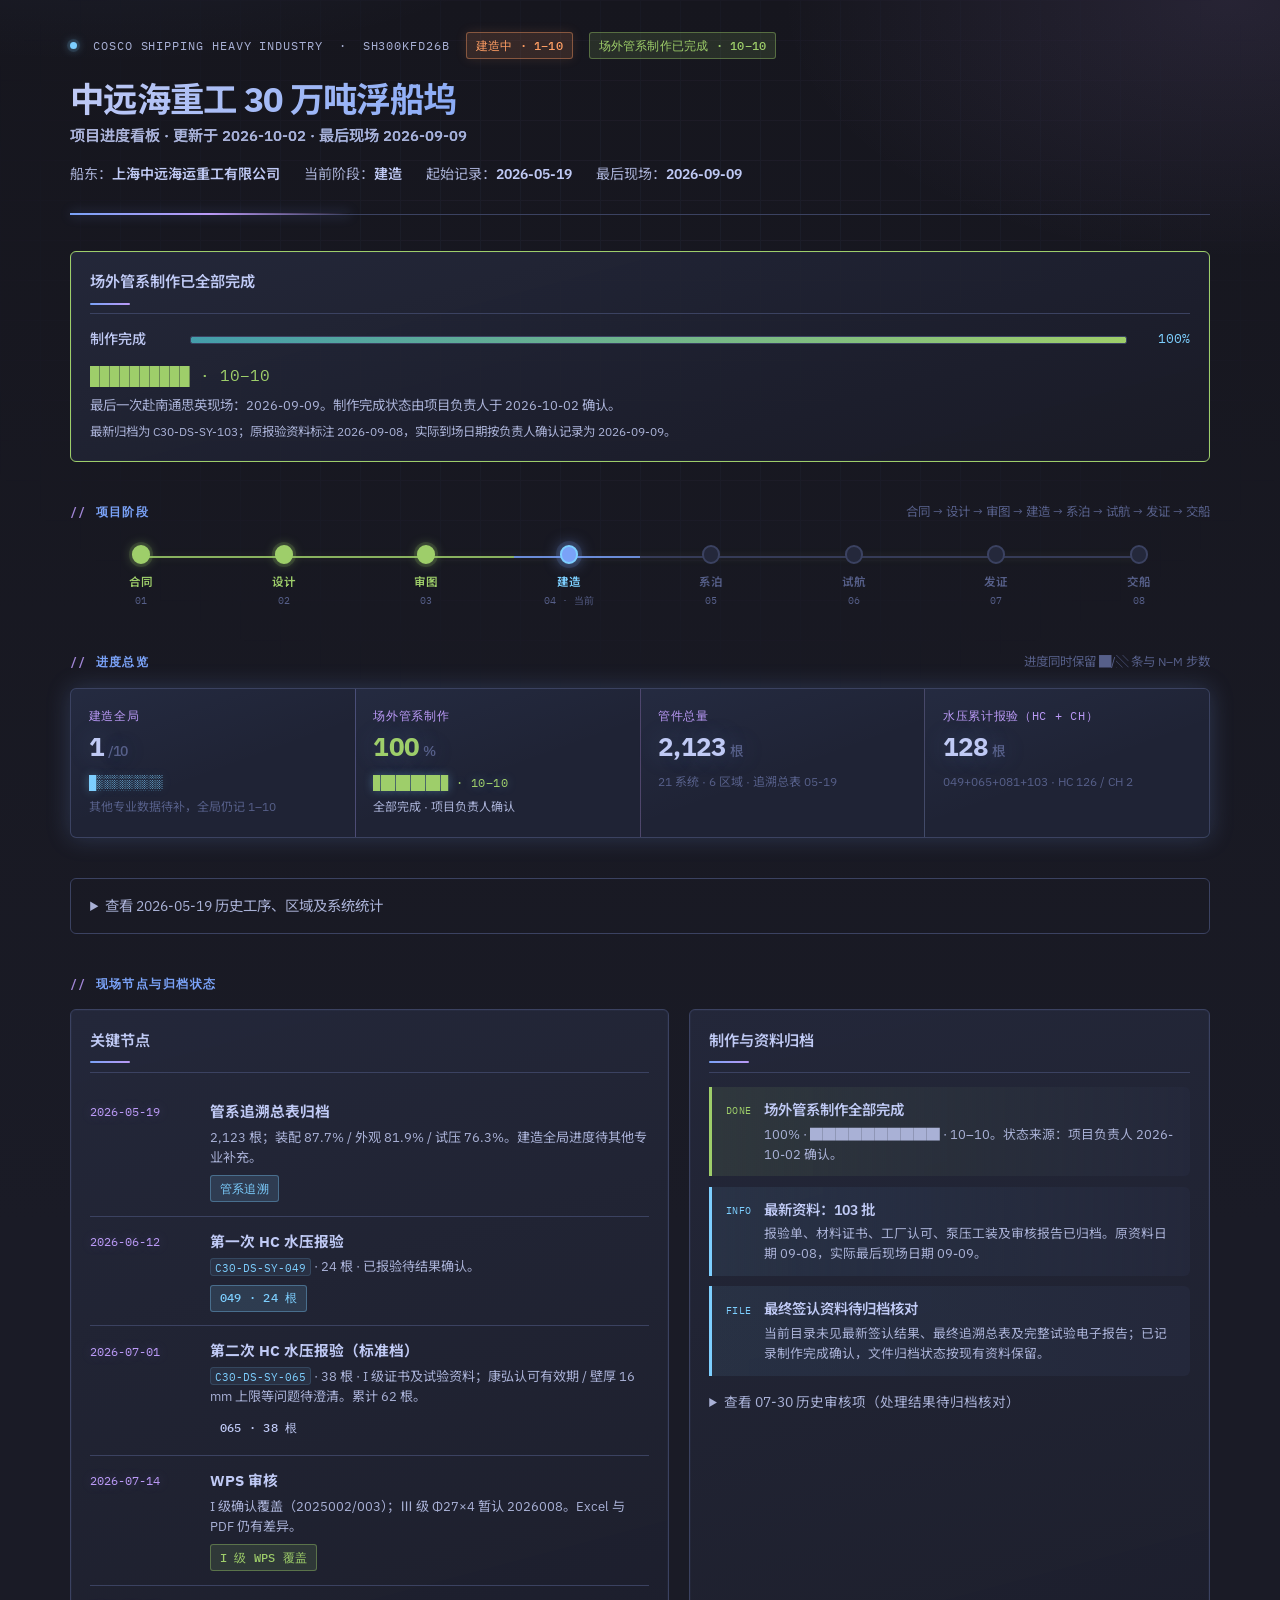
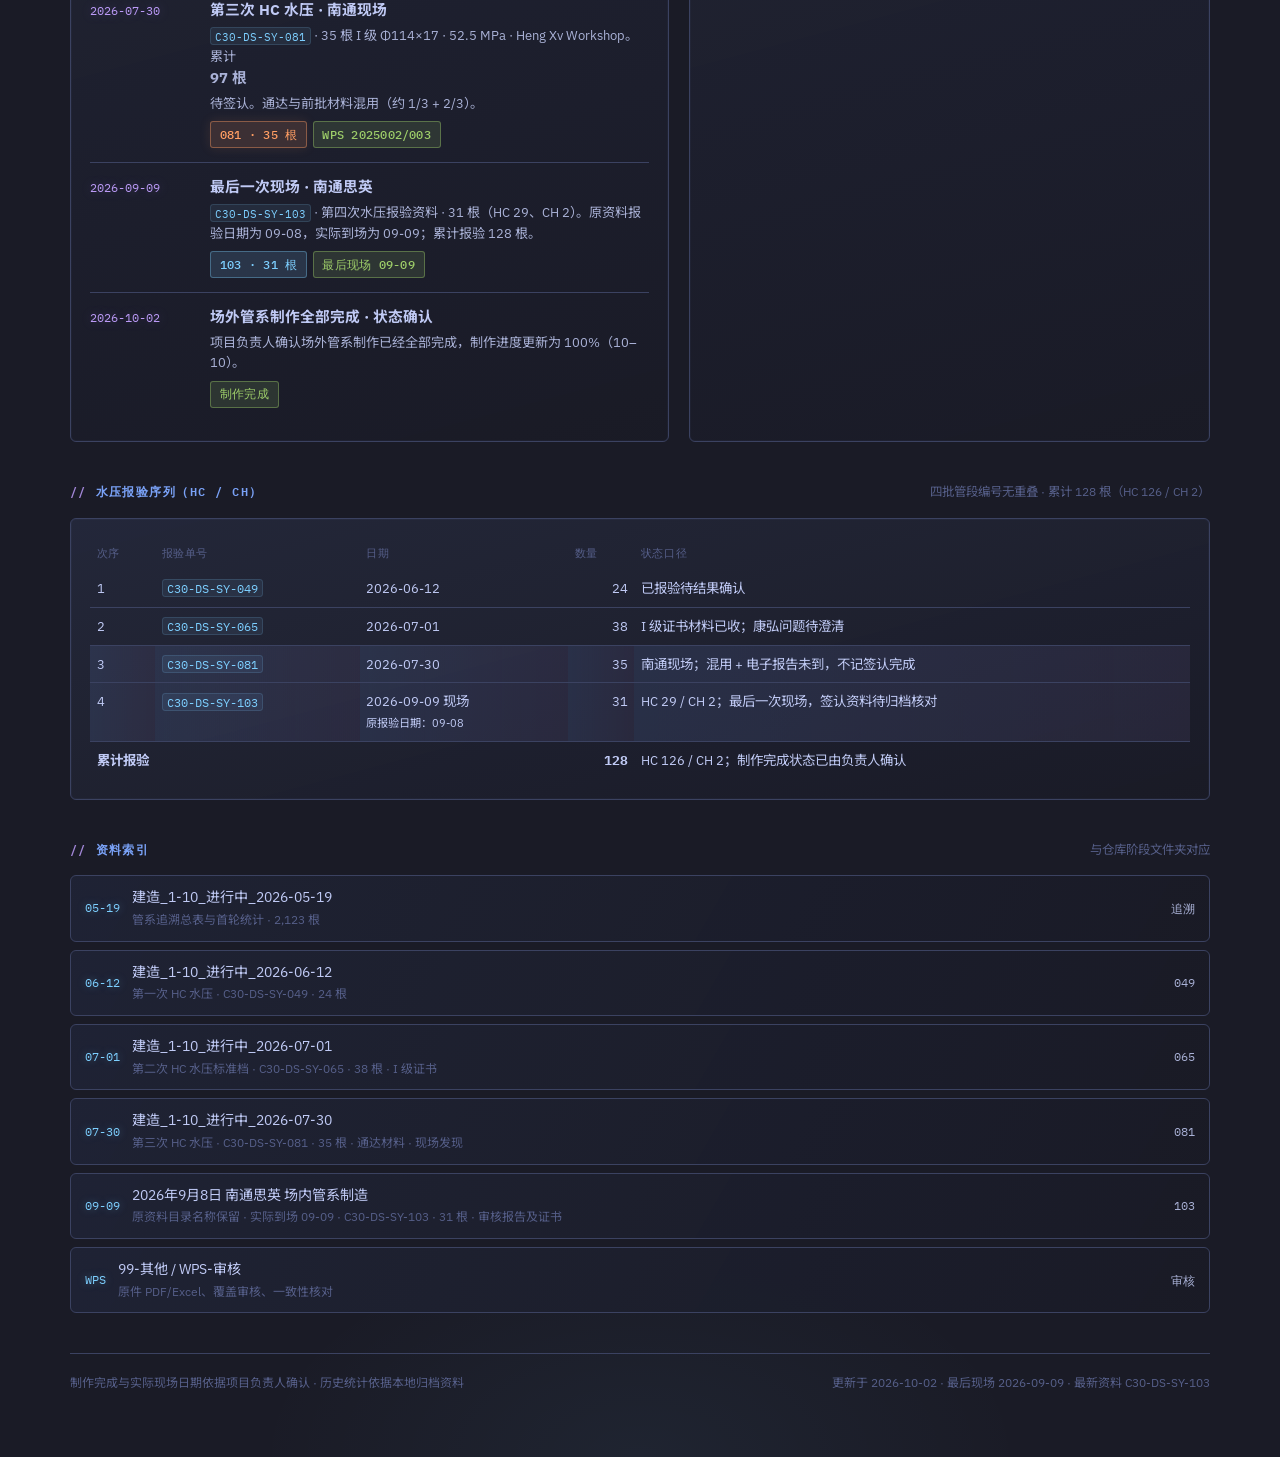
==== commit d23f3139: "fix(board): mark offsite piping complete and record September 9 visit" ====
--- a/index.html
+++ b/index.html
@@ -808,18 +808,33 @@
         <span>·</span>
         <span>SH300KFD26B</span>
         <span class="badge live">建造中 · 1–10</span>
+        <span class="badge ok">场外管系制作已完成 · 10–10</span>
       </div>
       <h1>
         中远海重工 30 万吨浮船坞
-        <span class="sub">项目进度看板 · 数据截至 2026-07-30 南通现场</span>
+        <span class="sub">项目进度看板 · 更新于 2026-10-02 · 最后现场 2026-09-09</span>
       </h1>
       <div class="meta-row">
         <span>船东：<strong>上海中远海运重工有限公司</strong></span>
         <span>当前阶段：<strong>建造</strong></span>
         <span>起始记录：<strong>2026-05-19</strong></span>
-        <span>最新现场：<strong>2026-07-30</strong></span>
+        <span>最后现场：<strong>2026-09-09</strong></span>
       </div>
     </header>
+
+    <section aria-label="场外管系制作完成状态">
+      <div class="panel" style="border-color:var(--ok)">
+        <h3>场外管系制作已全部完成</h3>
+        <div class="meter">
+          <div class="name">制作完成</div>
+          <div class="track"><div class="fill" style="width:100%"></div></div>
+          <div class="pct">100%</div>
+        </div>
+        <p style="margin-top:0.75rem;color:var(--ok);font-family:var(--mono)">██████████ · 10–10</p>
+        <p style="margin-top:0.5rem;font-size:0.84rem;color:var(--text-muted)">最后一次赴南通思英现场：2026-09-09。制作完成状态由项目负责人于 2026-10-02 确认。</p>
+        <p style="margin-top:0.35rem;font-size:0.78rem;color:var(--text-muted)">最新归档为 C30-DS-SY-103；原报验资料标注 2026-09-08，实际到场日期按负责人确认记录为 2026-09-09。</p>
+      </div>
+    </section>
 
     <!-- 全项目阶段 -->
     <section>
@@ -885,10 +900,10 @@
           <div class="note">其他专业数据待补，全局仍记 1–10</div>
         </div>
         <div class="kpi">
-          <div class="k">管系专业</div>
-          <div class="v">8<em>/10</em></div>
-          <div class="bar-row" aria-label="管系进度 8/10">████████░░</div>
-          <div class="note">装配 / 外观 / 试压分项见下</div>
+          <div class="k">场外管系制作</div>
+          <div class="v" style="color:var(--ok)">100<em>%</em></div>
+          <div class="bar-row" style="color:var(--ok)" aria-label="场外管系制作进度 10/10">██████████ · 10–10</div>
+          <div class="note" style="color:var(--text-muted)">全部完成 · 项目负责人确认</div>
         </div>
         <div class="kpi">
           <div class="k">管件总量</div>
@@ -896,18 +911,21 @@
           <div class="note" style="margin-top:0.75rem">21 系统 · 6 区域 · 追溯总表 05-19</div>
         </div>
         <div class="kpi">
-          <div class="k">HC 水压累计报验</div>
-          <div class="v">97<em>根</em></div>
-          <div class="note" style="margin-top:0.75rem">049+065+081 · 待签认闭环</div>
+          <div class="k">水压累计报验（HC + CH）</div>
+          <div class="v">128<em>根</em></div>
+          <div class="note" style="margin-top:0.75rem">049+065+081+103 · HC 126 / CH 2</div>
         </div>
       </div>
     </section>
 
+    <details style="margin-bottom:2.5rem;border:1px solid var(--line);border-radius:var(--radius);padding:1rem 1.2rem">
+      <summary style="cursor:pointer;color:var(--text-muted);font-size:0.9rem">查看 2026-05-19 历史工序、区域及系统统计</summary>
+      <p style="margin:0.8rem 0 1.2rem;font-size:0.82rem;color:var(--text-muted)">以下为首次追溯总表的历史快照；当前场外管系制作已全部完成。各工序、区域与系统的最新逐项统计尚未归档。</p>
     <!-- 管系工序 -->
     <section>
       <div class="sec-head">
-        <h2>管系工序完成率</h2>
-        <span class="hint">来源：2026-05-19 管系追溯状态表 · 材料闭环前不改写总试压 %</span>
+        <h2>历史管系工序完成率 · 2026-05-19</h2>
+        <span class="hint">来源：2026-05-19 管系追溯状态表 · 历史快照</span>
       </div>
       <div class="panel">
         <div class="meter-list">
@@ -937,7 +955,7 @@
     <section>
       <div class="sec-head">
         <h2>区域与关键系统</h2>
-        <span class="hint">坞墙 / 首部平台未开工；HC 工序衔接需关注</span>
+        <span class="hint">2026-05-19 历史状态 · 不代表当前进度</span>
       </div>
       <div class="region-grid" style="margin-bottom:1.25rem">
         <div class="region">
@@ -1039,7 +1057,7 @@
             </tr>
             <tr class="highlight">
               <td><strong>HC</strong></td>
-              <td>液压 / 高压清洗 · 报验推进中</td>
+              <td>液压 / 高压清洗 · 05-19 历史状态</td>
               <td class="num">51.4%</td>
               <td class="num">2.7%</td>
               <td class="num">0%*</td>
@@ -1054,15 +1072,17 @@
           </tbody>
         </table>
         <p style="margin-top:0.75rem;font-size:0.78rem;color:var(--text-dim)">
-          * HC 试压：追溯总表 05-19 口径为 0%；其后三次 HC 水压报验累计 97 根，签认与回填前不改写总试压完成率。
+          * HC 试压 0% 为 05-19 历史统计；其后四批水压报验合计 128 根（HC 126、CH 2）。场外制作完成状态以本页最新确认记录为准。
         </p>
       </div>
     </section>
 
-    <!-- 时间线 + 开放问题 -->
+    </details>
+
+    <!-- 时间线 + 归档状态 -->
     <section>
       <div class="sec-head">
-        <h2>现场节点与开放项</h2>
+        <h2>现场节点与归档状态</h2>
       </div>
       <div class="cols">
         <div class="panel">
@@ -1111,11 +1131,43 @@
                 </div>
               </div>
             </li>
+            <li>
+              <div class="date">2026-09-09</div>
+              <div class="body">
+                <strong>最后一次现场 · 南通思英</strong>
+                <p><code>C30-DS-SY-103</code> · 第四次水压报验资料 · 31 根（HC 29、CH 2）。原资料报验日期为 09-08，实际到场为 09-09；累计报验 128 根。</p>
+                <div class="tags"><span class="badge info">103 · 31 根</span><span class="badge ok">最后现场 09-09</span></div>
+              </div>
+            </li>
+            <li>
+              <div class="date">2026-10-02</div>
+              <div class="body">
+                <strong>场外管系制作全部完成 · 状态确认</strong>
+                <p>项目负责人确认场外管系制作已经全部完成，制作进度更新为 100%（10–10）。</p>
+                <div class="tags"><span class="badge ok">制作完成</span></div>
+              </div>
+            </li>
           </ul>
         </div>
 
         <div class="panel">
-          <h3>开放项（签认前）</h3>
+          <h3>制作与资料归档</h3>
+          <ul class="issue-list" style="margin-bottom:1rem">
+            <li class="issue ok">
+              <span class="sev">DONE</span>
+              <div><div class="title">场外管系制作全部完成</div><div class="desc">100% · ██████████ · 10–10。状态来源：项目负责人 2026-10-02 确认。</div></div>
+            </li>
+            <li class="issue info">
+              <span class="sev">INFO</span>
+              <div><div class="title">最新资料：103 批</div><div class="desc">报验单、材料证书、工厂认可、泵压工装及审核报告已归档。原资料日期 09-08，实际最后现场日期 09-09。</div></div>
+            </li>
+            <li class="issue info">
+              <span class="sev">FILE</span>
+              <div><div class="title">最终签认资料待归档核对</div><div class="desc">当前目录未见最新签认结果、最终追溯总表及完整试验电子报告；已记录制作完成确认，文件归档状态按现有资料保留。</div></div>
+            </li>
+          </ul>
+          <details>
+            <summary style="cursor:pointer;color:var(--text-muted);font-size:0.85rem">查看 07-30 历史审核项（处理结果待归档核对）</summary>
           <ul class="issue-list">
             <li class="issue crit">
               <span class="sev">BLOCK</span>
@@ -1141,8 +1193,8 @@
             <li class="issue info">
               <span class="sev">NOTE</span>
               <div>
-                <div class="title">NDT 基本未启动</div>
-                <div class="desc">追溯总表约 2,108 条无 NDT 数据；发证关键节点，后续需单独推进。</div>
+                <div class="title">05-19 历史 NDT 数据缺项</div>
+                <div class="desc">05-19 追溯总表约 2,108 条无 NDT 数据；属于历史快照，最新数据待归档核对。</div>
               </div>
             </li>
             <li class="issue ok">
@@ -1153,15 +1205,16 @@
               </div>
             </li>
           </ul>
+          </details>
         </div>
       </div>
     </section>
 
-    <!-- HC 报验表 -->
+    <!-- 水压报验表 -->
     <section>
       <div class="sec-head">
-        <h2>HC 水压报验序列</h2>
-        <span class="hint">三批管段编号无重叠 · 累计 97 根</span>
+        <h2>水压报验序列（HC / CH）</h2>
+        <span class="hint">四批管段编号无重叠 · 累计 128 根（HC 126 / CH 2）</span>
       </div>
       <div class="panel">
         <table>
@@ -1196,10 +1249,17 @@
               <td class="num">35</td>
               <td>南通现场；混用 + 电子报告未到，不记签认完成</td>
             </tr>
+            <tr class="highlight">
+              <td>4</td>
+              <td><code>C30-DS-SY-103</code></td>
+              <td>2026-09-09 现场<br><small>原报验日期：09-08</small></td>
+              <td class="num">31</td>
+              <td>HC 29 / CH 2；最后一次现场，签认资料待归档核对</td>
+            </tr>
             <tr>
-              <td colspan="3"><strong>累计</strong></td>
-              <td class="num"><strong>97</strong></td>
-              <td>材料与签认闭环前不改写总试压 %</td>
+              <td colspan="3"><strong>累计报验</strong></td>
+              <td class="num"><strong>128</strong></td>
+              <td>HC 126 / CH 2；制作完成状态已由负责人确认</td>
             </tr>
           </tbody>
         </table>
@@ -1246,6 +1306,14 @@
           <span class="n">081</span>
         </div>
         <div class="item">
+          <span class="code">09-09</span>
+          <div class="name">
+            2026年9月8日 南通思英 场内管系制造
+            <small>原资料目录名称保留 · 实际到场 09-09 · C30-DS-SY-103 · 31 根 · 审核报告及证书</small>
+          </div>
+          <span class="n">103</span>
+        </div>
+        <div class="item">
           <span class="code">WPS</span>
           <div class="name">
             99-其他 / WPS-审核
@@ -1257,8 +1325,8 @@
     </section>
 
     <footer>
-      <span>依据本地 README 与阶段文件夹整理 · 不编造签认结果</span>
-      <span>看板文件：<code>进度看板.html</code> · 数据截止 2026-07-30</span>
+      <span>制作完成与实际现场日期依据项目负责人确认 · 历史统计依据本地归档资料</span>
+      <span>更新于 2026-10-02 · 最后现场 2026-09-09 · 最新资料 C30-DS-SY-103</span>
     </footer>
   </div>
 </body>
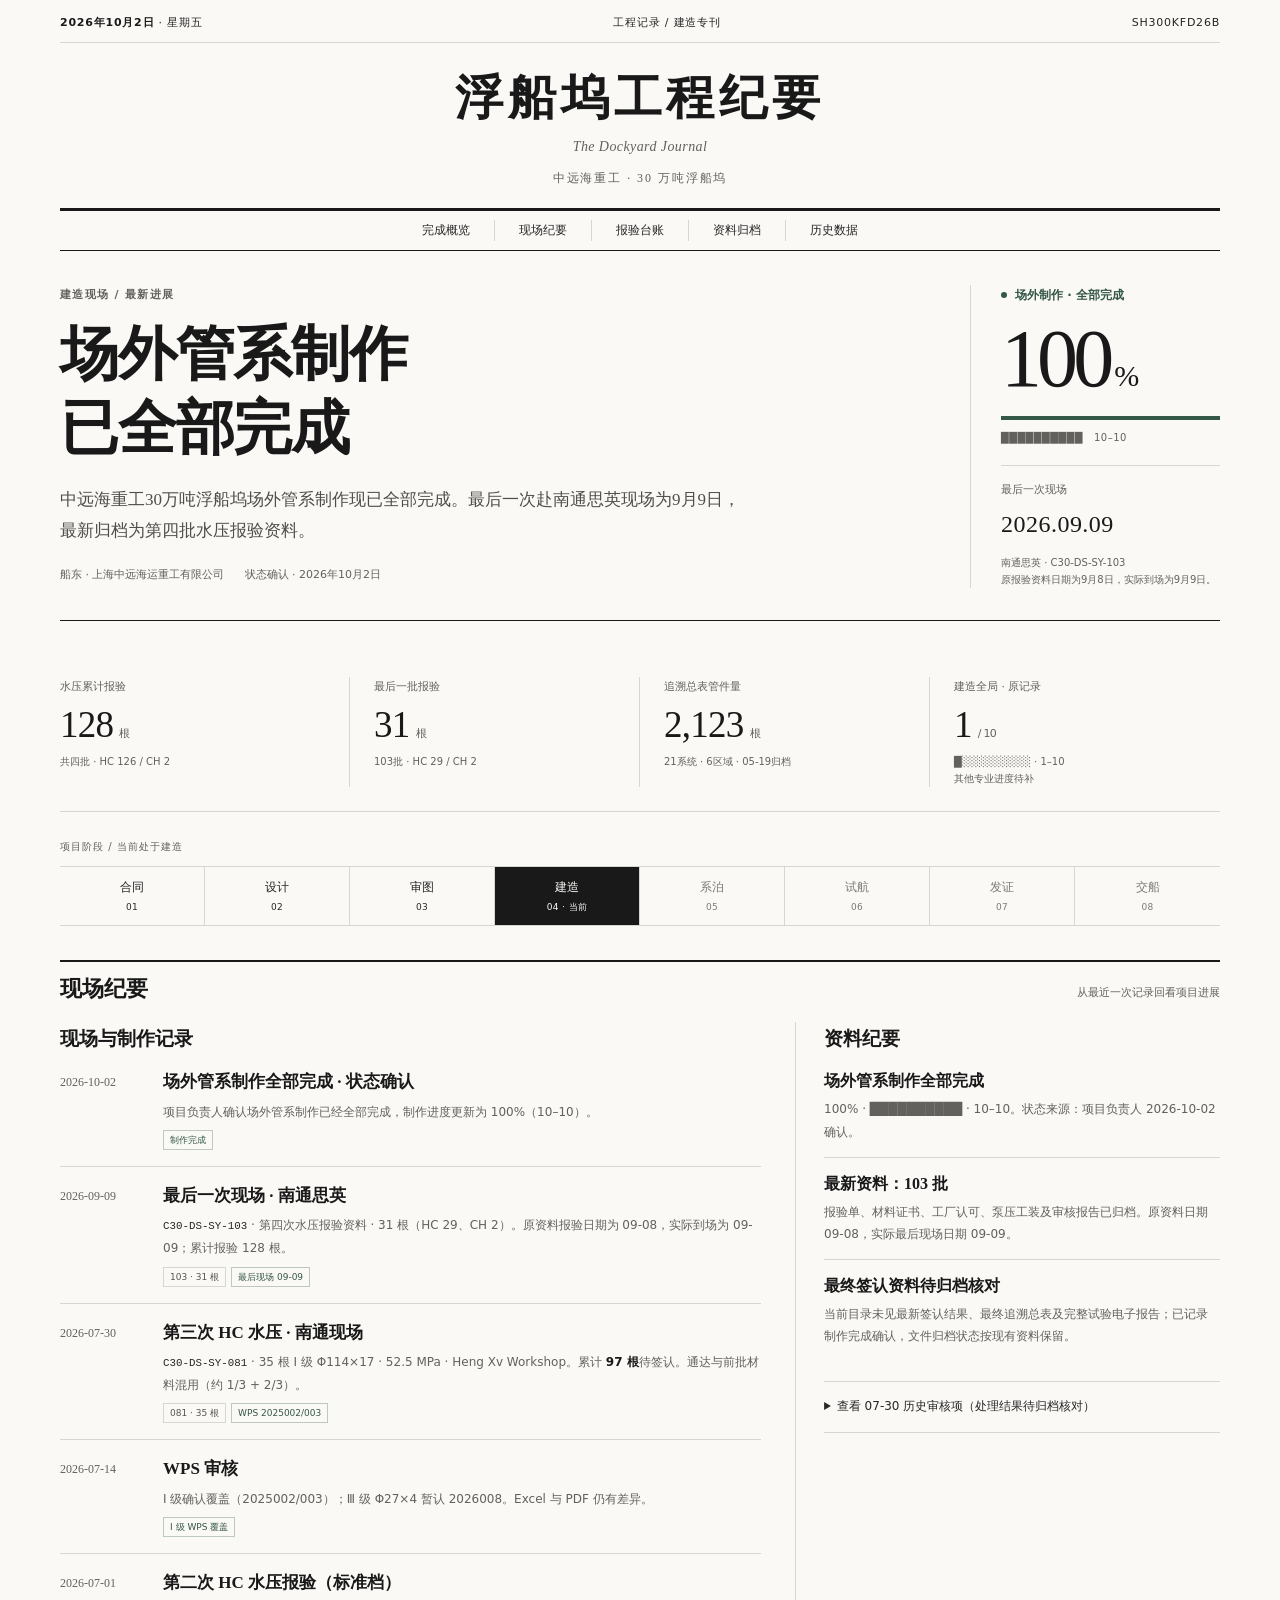
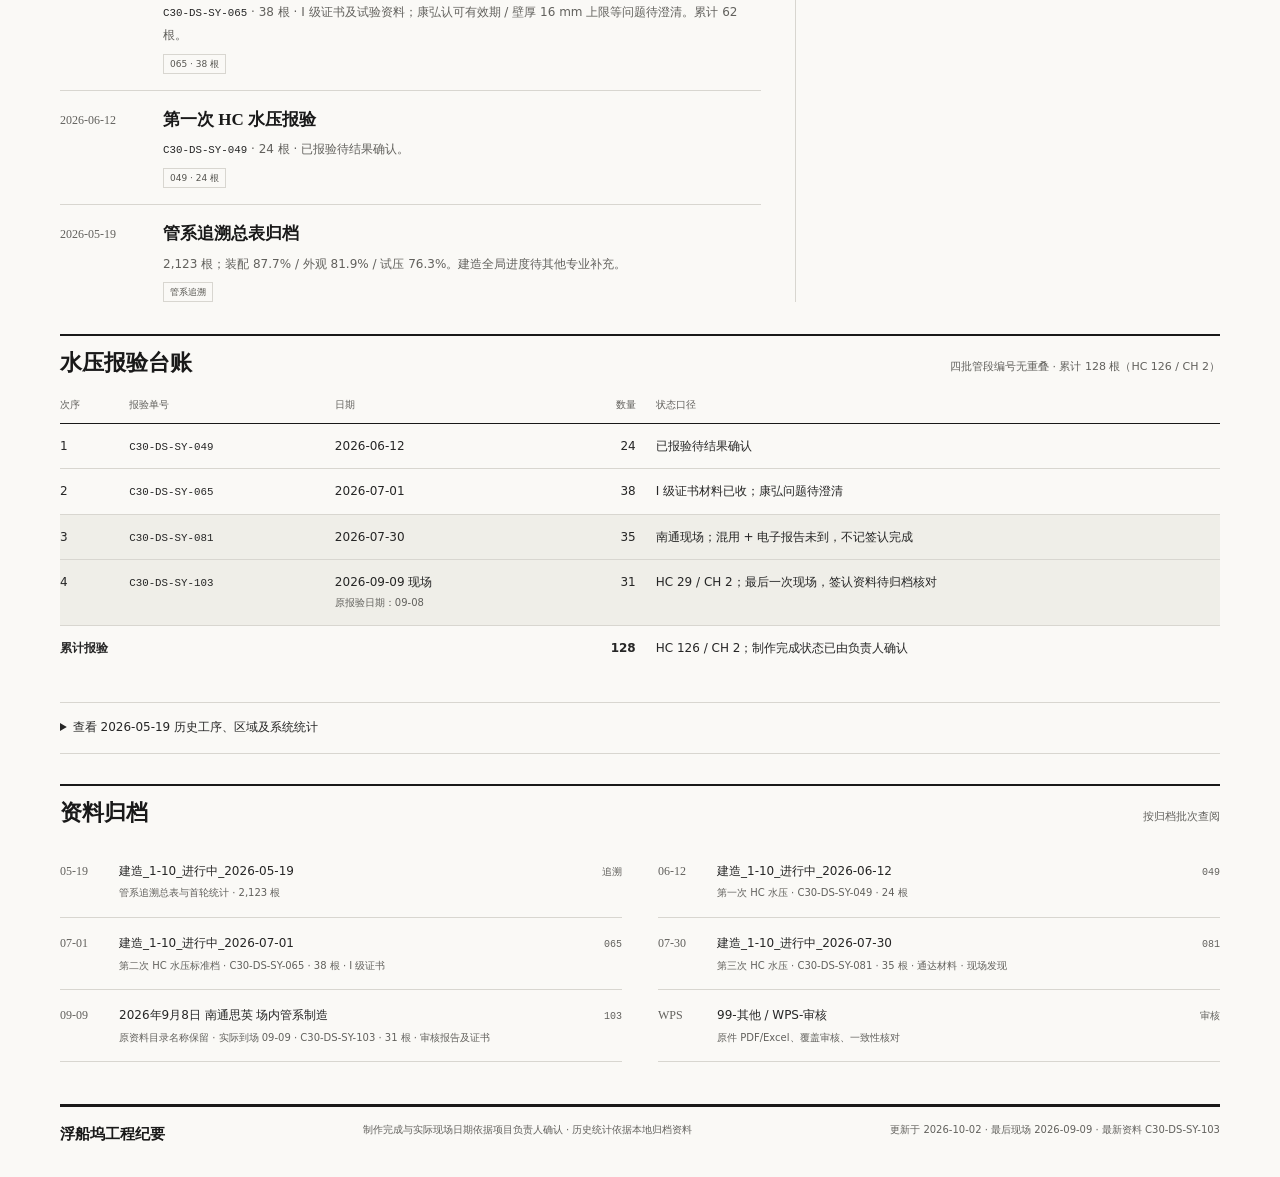
==== commit 95585d73: "style(board): adopt a newspaper-inspired editorial layout" ====
--- a/index.html
+++ b/index.html
@@ -4,845 +4,271 @@
   <meta charset="UTF-8" />
   <meta name="viewport" content="width=device-width, initial-scale=1" />
   <title>Projects · 中远海重工30万吨浮船坞 · 项目进度</title>
-  <link rel="preconnect" href="https://fonts.googleapis.com" />
-  <link rel="preconnect" href="https://fonts.gstatic.com" crossorigin />
-  <link href="https://fonts.googleapis.com/css2?family=IBM+Plex+Mono:wght@400;500;600&family=IBM+Plex+Sans:wght@400;500;600;700&family=Noto+Sans+SC:wght@400;500;600;700&display=swap" rel="stylesheet" />
+  <meta name="description" content="中远海重工30万吨浮船坞项目纪要：场外管系制作全部完成，最后现场2026年9月9日。" />
   <style>
-    /* Tokyo Night palette — night / storm hybrid */
     :root {
-      --bg: #1a1b26;
-      --bg-deep: #16161e;
-      --bg-elev: #1f2335;
-      --bg-soft: #24283b;
-      --line: #3b4261;
-      --line-strong: #565f89;
-      --text: #c0caf5;
-      --text-bright: #c0caf5;
-      --text-muted: #a9b1d6;
-      --text-dim: #565f89;
-      --accent: #7aa2f7;          /* blue */
-      --accent-soft: rgba(122, 162, 247, 0.14);
-      --accent-2: #bb9af7;      /* magenta */
-      --accent-2-soft: rgba(187, 154, 247, 0.14);
-      --cyan: #7dcfff;
-      --cyan-soft: rgba(125, 207, 255, 0.12);
-      --teal: #73daca;
-      --ok: #9ece6a;             /* green */
-      --ok-soft: rgba(158, 206, 106, 0.14);
-      --warn: #ff9e64;           /* orange */
-      --warn-soft: rgba(255, 158, 100, 0.14);
-      --crit: #f7768e;           /* red */
-      --crit-soft: rgba(247, 118, 142, 0.14);
-      --info: #7dcfff;           /* cyan */
-      --info-soft: rgba(125, 207, 255, 0.14);
-      --yellow: #e0af68;
-      --steel: #7aa2f7;
-      --radius: 6px;
-      --font: "IBM Plex Sans", "Noto Sans SC", system-ui, sans-serif;
-      --mono: "IBM Plex Mono", ui-monospace, monospace;
-      --glow-blue: 0 0 24px rgba(122, 162, 247, 0.22);
-      --glow-mag: 0 0 20px rgba(187, 154, 247, 0.18);
+      --paper:#faf9f6; --ink:#191919; --text:#262626; --text-muted:#62615d;
+      --text-dim:#6c6b66; --line:#d8d6d0; --line-strong:#aaa79f;
+      --accent:#202020; --accent-2:#62615d; --cyan:#252525; --ok:#355747;
+      --warn:#735532; --crit:#74443f; --info:#3e545d; --radius:0;
+      --serif:"Noto Serif SC","Songti SC","STSong","SimSun",Georgia,serif;
+      --font:"PingFang SC","Microsoft YaHei",system-ui,sans-serif;
+      --mono:"SFMono-Regular",Consolas,monospace;
     }
-
-    * { box-sizing: border-box; margin: 0; padding: 0; }
-
-    html { scroll-behavior: smooth; }
-
-    body {
-      font-family: var(--font);
-      background:
-        radial-gradient(1100px 560px at 8% -8%, rgba(122, 162, 247, 0.12), transparent 55%),
-        radial-gradient(900px 520px at 96% 0%, rgba(187, 154, 247, 0.10), transparent 50%),
-        radial-gradient(700px 400px at 50% 100%, rgba(125, 207, 255, 0.05), transparent 55%),
-        linear-gradient(180deg, var(--bg-deep) 0%, var(--bg) 40%, #1a1b26 100%);
-      color: var(--text);
-      line-height: 1.55;
-      min-height: 100vh;
+    * {box-sizing:border-box; margin:0; padding:0}
+    html {scroll-behavior:smooth; scroll-padding-top:24px}
+    body {background:var(--paper); color:var(--text); font-family:var(--font); font-size:15px; line-height:1.75; -webkit-font-smoothing:antialiased}
+    a {color:inherit; text-decoration:none}
+    a:hover {text-decoration:underline; text-underline-offset:5px}
+    a:focus-visible, summary:focus-visible {outline:2px solid var(--ink); outline-offset:5px}
+    .wrap {max-width:1240px; margin:0 auto; padding:0 40px 32px}
+    .edition {display:flex; justify-content:space-between; gap:16px; padding:13px 0 10px; font-size:11px; letter-spacing:.07em; border-bottom:1px solid var(--line)}
+    .edition strong {font-weight:600; color:var(--ink)}
+    .masthead {text-align:center; padding:25px 0 19px}
+    .masthead .en {font-family:Georgia,"Times New Roman",serif; font-size:14px; font-style:italic; letter-spacing:.03em; color:var(--text-muted)}
+    .masthead .name {font-family:var(--serif); font-size:clamp(28px,4vw,48px); font-weight:900; letter-spacing:.10em; line-height:1.25; margin-bottom:7px; color:var(--ink)}
+    .masthead .motto {font-family:var(--serif); font-size:12px; letter-spacing:.16em; color:var(--text-muted); margin-top:8px}
+    .paper-nav {display:flex; justify-content:center; align-items:center; flex-wrap:wrap; gap:0; border-top:3px solid var(--ink); border-bottom:1px solid var(--ink); padding:9px 0; font-size:12px}
+    .paper-nav a {padding:0 24px; border-right:1px solid var(--line)}
+    .paper-nav a:last-child {border:0}
+    .lead {display:grid; grid-template-columns:minmax(0,1fr) 250px; gap:54px; padding:34px 0 32px; border-bottom:1px solid var(--ink)}
+    .eyebrow {font-size:11px; letter-spacing:.12em; font-weight:700; color:var(--text-muted); margin-bottom:14px}
+    h1 {font-family:var(--serif); font-weight:900; font-size:clamp(34px,4.8vw,59px); letter-spacing:-.02em; line-height:1.25; color:var(--ink); margin-bottom:18px}
+    .lead .deck {font-family:var(--serif); font-size:17px; color:#4f4e4a; line-height:1.85; max-width:680px; margin-bottom:19px}
+    .byline {display:flex; flex-wrap:wrap; gap:6px 20px; font-size:11px; color:var(--text-muted)}
+    .lead-side {border-left:1px solid var(--line); padding-left:30px; display:flex; flex-direction:column; justify-content:center}
+    .status-label {font-size:12px; font-weight:600; color:var(--ok); display:flex; gap:8px; align-items:center}
+    .status-label::before {content:""; width:6px; height:6px; border-radius:50%; background:var(--ok)}
+    .completion {font-family:Georgia,"Times New Roman",serif; font-size:82px; font-weight:400; line-height:1.1; letter-spacing:-.06em; color:var(--ink); margin:8px 0 12px; font-variant-numeric:tabular-nums}
+    .completion span {font-size:30px; letter-spacing:0; margin-left:5px}
+    .progress-line {height:4px; background:var(--line); margin-bottom:9px}
+    .progress-line span {display:block; height:100%; width:100%; background:var(--ok)}
+    .progress-steps {font-size:10px; color:var(--text-muted); letter-spacing:.05em}
+    .side-date {margin-top:19px; border-top:1px solid var(--line); padding-top:14px; font-size:11px; color:var(--text-muted)}
+    .side-date strong {display:block; color:var(--ink); font-family:Georgia,serif; font-size:24px; font-weight:400; margin-top:3px; letter-spacing:.02em}
+    .side-note {font-size:10px; line-height:1.7; color:var(--text-muted); margin-top:9px}
+    section {margin-bottom:32px}
+    .sec-head {display:flex; align-items:baseline; justify-content:space-between; flex-wrap:wrap; gap:8px 20px; border-top:2px solid var(--ink); padding-top:12px; margin-bottom:17px}
+    .sec-head h2 {font-family:var(--serif); font-size:22px; font-weight:800; color:var(--ink); line-height:1.4}
+    .sec-head .hint {font-size:11px; color:var(--text-muted)}
+    .facts {display:grid; grid-template-columns:repeat(4,minmax(0,1fr)); border-bottom:1px solid var(--line); padding:24px 0; margin-bottom:26px}
+    .fact {padding:0 24px; border-right:1px solid var(--line)}
+    .fact:first-child {padding-left:0}
+    .fact:last-child {border-right:0; padding-right:0}
+    .fact .k {font-size:11px; color:var(--text-muted); margin-bottom:5px}
+    .fact .v {font-family:Georgia,"Times New Roman",serif; font-size:37px; line-height:1.3; letter-spacing:-.02em; color:var(--ink); font-variant-numeric:tabular-nums}
+    .fact .v em {font-family:var(--font); font-style:normal; font-size:11px; font-weight:400; margin-left:6px; color:var(--text-muted)}
+    .fact .note {font-size:10px; color:var(--text-muted); margin-top:5px; line-height:1.65}
+    .stage-section {margin:0 0 34px}
+    .stage-title {font-size:10px; color:var(--text-muted); letter-spacing:.1em; margin-bottom:10px}
+    .stage-rail {display:grid; grid-template-columns:repeat(8,1fr); border-top:1px solid var(--line); border-bottom:1px solid var(--line)}
+    .stage {padding:10px 8px; text-align:center; color:#7b7973; border-right:1px solid var(--line)}
+    .stage:last-child {border-right:0}
+    .stage .node {display:none}
+    .stage .label {font-size:12px; font-weight:500}
+    .stage .idx {display:block; font-size:9px; margin-top:2px; letter-spacing:.04em}
+    .stage.current {background:var(--ink); color:var(--paper)}
+    .stage.done {color:var(--text)}
+    .cols {display:grid; grid-template-columns:1.65fr 1fr; gap:34px}
+    .cols>.panel+ .panel {border-left:1px solid var(--line); padding-left:28px}
+    .panel {background:transparent; border:0; border-radius:0; padding:0; box-shadow:none; min-width:0}
+    .panel h3 {font-family:var(--serif); font-size:19px; font-weight:700; margin-bottom:14px; color:var(--ink)}
+    .timeline {list-style:none}
+    .timeline li {display:grid; grid-template-columns:83px minmax(0,1fr); gap:20px; padding:16px 0; border-bottom:1px solid var(--line)}
+    .timeline li:first-child {padding-top:0}
+    .timeline li:last-child {border-bottom:0; padding-bottom:0}
+    .timeline .date {font-family:Georgia,serif; font-size:12px; color:var(--text-muted); padding-top:3px; white-space:nowrap}
+    .timeline .body strong {display:block; font-family:var(--serif); font-size:17px; color:var(--ink); line-height:1.55; margin-bottom:5px}
+    .timeline .body p {font-size:12px; color:var(--text-muted); line-height:1.85}
+    .timeline .body p strong {display:inline; font-family:inherit; font-size:inherit; margin:0}
+    .tags {display:flex; flex-wrap:wrap; gap:5px; margin-top:7px}
+    .badge {display:inline-block; font-size:9px; color:#55544f; border:1px solid var(--line); padding:1px 6px; font-weight:400; border-radius:0; line-height:1.8}
+    .badge.ok {color:var(--ok); border-color:#bdc9c0}
+    .badge.crit,.badge.warn,.badge.live,.badge.info,.badge.mag {color:#55544f; background:none}
+    .issue-list {list-style:none}
+    .issue {display:block; border-top:1px solid var(--line); padding:14px 0; background:none; border-left:0; border-radius:0}
+    .issue:first-child {border-top:0; padding-top:0}
+    .issue .sev {display:none}
+    .issue .title {font-family:var(--serif); font-size:16px; font-weight:700; color:var(--ink); line-height:1.5; margin-bottom:5px}
+    .issue .desc {font-size:12px; color:var(--text-muted); line-height:1.85}
+    details {border-top:1px solid var(--line); border-bottom:1px solid var(--line); padding:14px 0; margin-bottom:30px; border-radius:0}
+    summary {cursor:pointer; font-size:12px; font-weight:500; color:var(--text); line-height:1.8}
+    details[open] summary {margin-bottom:18px}
+    details>p {font-size:12px; color:var(--text-muted)}
+    details .sec-head {border-top:0; padding-top:0}
+    .panel details {margin:20px 0 0; font-size:12px}
+    .panel details .issue {padding:13px 0}
+    .table-wrap {overflow-x:auto}
+    table {width:100%; border-collapse:collapse; font-size:12px}
+    th,td {text-align:left; padding:12px 10px; border-bottom:1px solid var(--line); vertical-align:top; line-height:1.7}
+    th {font-size:10px; color:var(--text-muted); font-weight:500; border-bottom:1px solid var(--ink); padding-top:0; padding-bottom:10px; white-space:nowrap}
+    th:first-child,td:first-child {padding-left:0}
+    th:last-child,td:last-child {padding-right:0}
+    td.num,th.num {text-align:right; font-variant-numeric:tabular-nums}
+    tr.highlight td {background:#efeee8}
+    tr:last-child td {border-bottom:0}
+    table small {font-size:10px; color:var(--text-muted)}
+    code {font-family:var(--mono); font-size:.9em; background:none; border:0; padding:0; color:var(--text)}
+    .archive {display:grid; grid-template-columns:repeat(2,minmax(0,1fr)); column-gap:36px}
+    .archive .item {display:grid; grid-template-columns:47px minmax(0,1fr) auto; gap:12px; align-items:baseline; border-bottom:1px solid var(--line); padding:15px 0; background:none}
+    .archive .code {font-family:Georgia,serif; font-size:12px; color:var(--text-muted); white-space:nowrap}
+    .archive .name {font-size:12px; overflow-wrap:anywhere; line-height:1.65}
+    .archive .name small {display:block; font-size:10px; color:var(--text-muted); margin-top:4px}
+    .archive .n {font-family:var(--mono); font-size:10px; color:var(--text-muted)}
+    .meter-list {display:grid; gap:13px}
+    .meter {display:grid; grid-template-columns:70px minmax(0,1fr) 55px; gap:14px; align-items:center}
+    .meter .name {font-size:12px}
+    .track {height:5px; background:#e6e4df}
+    .fill {height:100%; background:#4e5550}
+    .pct {font-family:Georgia,serif; font-size:13px; text-align:right; color:var(--text-muted)}
+    .region-grid {display:grid; grid-template-columns:repeat(3,minmax(0,1fr)); gap:24px}
+    .region {border-top:1px solid var(--line); padding-top:12px}
+    .r-name {font-family:var(--serif); font-weight:700; font-size:16px}
+    .r-count {font-size:10px; color:var(--text-muted); margin:2px 0 10px}
+    .mini {display:grid; gap:6px}
+    .mini-row {display:grid; grid-template-columns:28px minmax(0,1fr) 40px; gap:8px; align-items:center; font-size:10px; color:var(--text-muted)}
+    .mini-row span:last-child {text-align:right}
+    .mini-track {height:3px; background:#e6e4df}
+    .mini-fill {height:100%; background:#575b56}
+    .mini-fill.zero {width:0}
+    footer {display:flex; justify-content:space-between; flex-wrap:wrap; gap:10px 24px; border-top:3px solid var(--ink); margin-top:42px; padding-top:14px; color:var(--text-muted); font-size:10px; line-height:1.8}
+    .footer-brand {font-family:var(--serif); font-size:15px; font-weight:700; color:var(--ink)}
+    @media (max-width:900px) {
+      .wrap {padding:0 24px 28px}
+      .lead {grid-template-columns:minmax(0,1fr) 210px; gap:28px}
+      .lead-side {padding-left:24px}
+      .completion {font-size:68px}
+      .cols {grid-template-columns:1.3fr 1fr; gap:24px}
+      .cols>.panel+.panel {padding-left:22px}
+      .fact {padding:0 17px}
+      .fact .v {font-size:31px}
+      .region-grid {grid-template-columns:repeat(2,minmax(0,1fr))}
     }
-
-    /* cyber grid */
-    body::before {
-      content: "";
-      position: fixed;
-      inset: 0;
-      pointer-events: none;
-      opacity: 0.045;
-      background-image:
-        linear-gradient(90deg, #7aa2f7 1px, transparent 1px),
-        linear-gradient(#bb9af7 1px, transparent 1px);
-      background-size: 40px 40px;
-      z-index: 0;
-      mask-image: radial-gradient(ellipse 80% 70% at 50% 30%, #000 20%, transparent 75%);
+    @media (max-width:620px) {
+      .wrap {padding:0 20px 24px}
+      .edition {font-size:9px; gap:8px}
+      .edition .edition-extra {display:none}
+      .masthead {padding:23px 0 17px}
+      .masthead .name {font-size:29px; letter-spacing:.07em}
+      .masthead .en {font-size:12px}
+      .masthead .motto {font-size:10px; letter-spacing:.11em}
+      .paper-nav {font-size:10px; padding:8px 0}
+      .paper-nav a {padding:0 10px}
+      .paper-nav a:last-child {display:none}
+      .paper-nav a:nth-last-child(2) {border:0}
+      .lead {grid-template-columns:1fr; gap:22px; padding:25px 0 23px}
+      h1 {font-size:38px; margin-bottom:14px; line-height:1.25}
+      .eyebrow {font-size:10px; margin-bottom:12px}
+      .lead .deck {font-size:14px; line-height:1.85; margin-bottom:13px}
+      .byline {font-size:10px; gap:5px 14px}
+      .lead-side {border-left:0; border-top:1px solid var(--line); padding:18px 0 0; display:grid; grid-template-columns:1fr 1fr; gap:18px; align-items:center}
+      .completion {font-size:56px; margin:5px 0 9px}
+      .completion span {font-size:21px}
+      .status-label {font-size:10px}
+      .progress-steps {font-size:8px; letter-spacing:0}
+      .side-date {margin:0; padding:0; border:0; font-size:10px}
+      .side-date strong {font-size:21px; margin-top:5px}
+      .side-note {font-size:9px; margin-top:6px}
+      .facts {grid-template-columns:repeat(2,minmax(0,1fr)); padding:18px 0; gap:16px 0; margin-bottom:21px}
+      .fact {padding:0 16px}
+      .fact:nth-child(odd) {padding-left:0}
+      .fact:nth-child(even) {border-right:0; padding-right:0}
+      .fact .v {font-size:30px}
+      .fact .k,.fact .note {font-size:9px}
+      .stage-rail {grid-template-columns:repeat(4,1fr)}
+      .stage {padding:7px 5px}
+      .stage:nth-child(4) {border-right:0}
+      .stage:nth-child(-n+4) {border-bottom:1px solid var(--line)}
+      .stage .label {font-size:11px}
+      .stage .idx {font-size:8px}
+      .stage-section {margin-bottom:27px}
+      .sec-head {padding-top:10px; margin-bottom:17px}
+      .sec-head h2 {font-size:20px}
+      .sec-head .hint {font-size:10px}
+      .cols {grid-template-columns:1fr; gap:26px}
+      .cols>.panel+.panel {border-left:0; padding-left:0; padding-top:22px; border-top:1px solid var(--line)}
+      .timeline li {grid-template-columns:73px minmax(0,1fr); gap:13px; padding:14px 0}
+      .timeline .date {font-size:10px}
+      .timeline .body strong {font-size:15px}
+      .timeline .body p {font-size:11px}
+      .archive {grid-template-columns:1fr}
+      .archive .name {font-size:11px}
+      .archive .name small {font-size:9px}
+      table {font-size:10px; min-width:500px}
+      th,td {padding:10px 8px}
+      th {font-size:9px}
+      .region-grid {grid-template-columns:1fr}
+      footer {margin-top:30px; font-size:9px}
     }
-
-    .wrap {
-      position: relative;
-      z-index: 1;
-      max-width: 1180px;
-      margin: 0 auto;
-      padding: 2rem 1.25rem 4rem;
-    }
-
-    /* —— header —— */
-    header.top {
-      display: grid;
-      gap: 1.25rem;
-      margin-bottom: 2.25rem;
-      padding-bottom: 1.75rem;
-      border-bottom: 1px solid var(--line);
-      position: relative;
-    }
-
-    header.top::after {
-      content: "";
-      position: absolute;
-      left: 0;
-      bottom: -1px;
-      width: min(280px, 40%);
-      height: 2px;
-      background: linear-gradient(90deg, var(--accent), var(--accent-2), transparent);
-      box-shadow: 0 0 12px rgba(122, 162, 247, 0.45);
-    }
-
-    .eyebrow {
-      display: flex;
-      flex-wrap: wrap;
-      gap: 0.5rem 1rem;
-      align-items: center;
-      font-family: var(--mono);
-      font-size: 0.72rem;
-      letter-spacing: 0.08em;
-      text-transform: uppercase;
-      color: var(--text-muted);
-    }
-
-    .eyebrow .dot {
-      width: 7px; height: 7px;
-      border-radius: 50%;
-      background: var(--cyan);
-      box-shadow:
-        0 0 0 3px var(--cyan-soft),
-        0 0 10px rgba(125, 207, 255, 0.7);
-      animation: pulse-dot 2.4s ease-in-out infinite;
-    }
-
-    @keyframes pulse-dot {
-      0%, 100% { opacity: 1; box-shadow: 0 0 0 3px var(--cyan-soft), 0 0 10px rgba(125, 207, 255, 0.7); }
-      50% { opacity: 0.75; box-shadow: 0 0 0 5px transparent, 0 0 16px rgba(125, 207, 255, 0.35); }
-    }
-
-    h1 {
-      font-size: clamp(1.55rem, 3.5vw, 2.15rem);
-      font-weight: 700;
-      letter-spacing: -0.02em;
-      line-height: 1.2;
-      background: linear-gradient(120deg, #c0caf5 0%, #7aa2f7 45%, #bb9af7 100%);
-      -webkit-background-clip: text;
-      background-clip: text;
-      color: transparent;
-    }
-
-    h1 span.sub {
-      display: block;
-      margin-top: 0.35rem;
-      font-size: 0.95rem;
-      font-weight: 500;
-      color: var(--text-muted);
-      letter-spacing: 0;
-      background: none;
-      -webkit-background-clip: unset;
-      background-clip: unset;
-    }
-
-    .meta-row {
-      display: flex;
-      flex-wrap: wrap;
-      gap: 0.6rem 1.5rem;
-      font-size: 0.88rem;
-      color: var(--text-muted);
-    }
-
-    .meta-row strong {
-      color: var(--text);
-      font-weight: 600;
-    }
-
-    .badge {
-      display: inline-flex;
-      align-items: center;
-      gap: 0.35rem;
-      padding: 0.22rem 0.55rem;
-      border-radius: 3px;
-      font-family: var(--mono);
-      font-size: 0.72rem;
-      font-weight: 500;
-      letter-spacing: 0.02em;
-      border: 1px solid transparent;
-    }
-
-    .badge.live {
-      background: var(--warn-soft);
-      color: var(--warn);
-      border-color: rgba(255, 158, 100, 0.4);
-      box-shadow: 0 0 12px rgba(255, 158, 100, 0.12);
-    }
-
-    .badge.ok {
-      background: var(--ok-soft);
-      color: var(--ok);
-      border-color: rgba(158, 206, 106, 0.4);
-    }
-
-    .badge.crit {
-      background: var(--crit-soft);
-      color: var(--crit);
-      border-color: rgba(247, 118, 142, 0.4);
-    }
-
-    .badge.info {
-      background: var(--info-soft);
-      color: var(--cyan);
-      border-color: rgba(125, 207, 255, 0.35);
-    }
-
-    .badge.mag {
-      background: var(--accent-2-soft);
-      color: var(--accent-2);
-      border-color: rgba(187, 154, 247, 0.4);
-    }
-
-    /* —— section chrome —— */
-    section {
-      margin-bottom: 2.5rem;
-    }
-
-    .sec-head {
-      display: flex;
-      align-items: baseline;
-      justify-content: space-between;
-      gap: 1rem;
-      margin-bottom: 1rem;
-      flex-wrap: wrap;
-    }
-
-    .sec-head h2 {
-      font-size: 0.78rem;
-      font-weight: 600;
-      font-family: var(--mono);
-      letter-spacing: 0.12em;
-      text-transform: uppercase;
-      color: var(--accent);
-    }
-
-    .sec-head h2::before {
-      content: "// ";
-      color: var(--accent-2);
-      opacity: 0.85;
-    }
-
-    .sec-head .hint {
-      font-size: 0.78rem;
-      color: var(--text-dim);
-    }
-
-    /* —— stage rail —— */
-    .stage-rail {
-      display: grid;
-      grid-template-columns: repeat(8, 1fr);
-      gap: 0;
-      position: relative;
-      padding: 0.5rem 0 0.25rem;
-    }
-
-    .stage-rail::before {
-      content: "";
-      position: absolute;
-      left: 6%;
-      right: 6%;
-      top: 1.15rem;
-      height: 2px;
-      background: linear-gradient(90deg,
-        var(--ok) 0%,
-        var(--ok) 37.5%,
-        var(--accent) 37.5%,
-        var(--accent) 50%,
-        var(--line) 50%,
-        var(--line) 100%);
-      z-index: 0;
-      opacity: 0.85;
-      box-shadow: 0 0 10px rgba(158, 206, 106, 0.25);
-    }
-
-    .stage {
-      position: relative;
-      z-index: 1;
-      text-align: center;
-      padding: 0 0.15rem;
-    }
-
-    .stage .node {
-      width: 1.15rem;
-      height: 1.15rem;
-      margin: 0 auto 0.55rem;
-      border-radius: 50%;
-      border: 2px solid var(--line-strong);
-      background: var(--bg-deep);
-    }
-
-    .stage.done .node {
-      background: var(--ok);
-      border-color: var(--ok);
-      box-shadow: 0 0 0 3px var(--ok-soft), 0 0 12px rgba(158, 206, 106, 0.45);
-    }
-
-    .stage.current .node {
-      background: var(--accent);
-      border-color: var(--cyan);
-      box-shadow:
-        0 0 0 4px var(--accent-soft),
-        0 0 16px rgba(122, 162, 247, 0.65);
-    }
-
-    .stage.todo .node {
-      background: var(--bg-soft);
-      border-color: var(--line);
-    }
-
-    .stage .label {
-      font-size: 0.72rem;
-      font-weight: 600;
-      color: var(--text-dim);
-    }
-
-    .stage.done .label { color: var(--ok); }
-    .stage.current .label { color: var(--cyan); }
-
-    .stage .idx {
-      display: block;
-      font-family: var(--mono);
-      font-size: 0.62rem;
-      color: var(--text-dim);
-      margin-top: 0.15rem;
-    }
-
-    /* —— KPI strip —— */
-    .kpi-grid {
-      display: grid;
-      grid-template-columns: repeat(4, 1fr);
-      gap: 1px;
-      background: linear-gradient(135deg, rgba(122, 162, 247, 0.45), rgba(187, 154, 247, 0.35), rgba(125, 207, 255, 0.3));
-      border: 1px solid var(--line);
-      border-radius: var(--radius);
-      overflow: hidden;
-      box-shadow: var(--glow-blue);
-    }
-
-    .kpi {
-      background: var(--bg-elev);
-      padding: 1.15rem 1.1rem 1.25rem;
-      position: relative;
-    }
-
-    .kpi::before {
-      content: "";
-      position: absolute;
-      inset: 0;
-      background: linear-gradient(160deg, rgba(122, 162, 247, 0.06), transparent 55%);
-      pointer-events: none;
-    }
-
-    .kpi .k {
-      font-size: 0.72rem;
-      color: var(--accent-2);
-      font-family: var(--mono);
-      letter-spacing: 0.06em;
-      text-transform: uppercase;
-      margin-bottom: 0.45rem;
-      position: relative;
-    }
-
-    .kpi .v {
-      font-size: 1.65rem;
-      font-weight: 700;
-      letter-spacing: -0.03em;
-      font-variant-numeric: tabular-nums;
-      line-height: 1.1;
-      color: var(--text);
-      position: relative;
-      text-shadow: 0 0 24px rgba(122, 162, 247, 0.25);
-    }
-
-    .kpi .v em {
-      font-style: normal;
-      font-size: 0.85rem;
-      font-weight: 500;
-      color: var(--text-dim);
-      margin-left: 0.25rem;
-    }
-
-    .kpi .bar-row {
-      margin-top: 0.75rem;
-      font-family: var(--mono);
-      font-size: 0.78rem;
-      letter-spacing: 0.04em;
-      color: var(--cyan);
-      text-shadow: 0 0 10px rgba(125, 207, 255, 0.35);
-      position: relative;
-    }
-
-    .kpi .note {
-      margin-top: 0.35rem;
-      font-size: 0.75rem;
-      color: var(--text-dim);
-      position: relative;
-    }
-
-    /* —— progress meters —— */
-    .meter-list {
-      display: grid;
-      gap: 0.85rem;
-    }
-
-    .meter {
-      display: grid;
-      grid-template-columns: 5.5rem 1fr auto;
-      gap: 0.75rem;
-      align-items: center;
-    }
-
-    .meter .name {
-      font-size: 0.88rem;
-      font-weight: 500;
-    }
-
-    .meter .track {
-      height: 8px;
-      background: var(--bg-deep);
-      border: 1px solid var(--line);
-      border-radius: 2px;
-      overflow: hidden;
-    }
-
-    .meter .fill {
-      height: 100%;
-      border-radius: 1px;
-      background: linear-gradient(90deg, #449dab, var(--ok));
-      box-shadow: 0 0 10px rgba(158, 206, 106, 0.45);
-    }
-
-    .meter .fill.warn {
-      background: linear-gradient(90deg, #c0a36e, var(--warn));
-      box-shadow: 0 0 10px rgba(255, 158, 100, 0.4);
-    }
-
-    .meter .fill.accent {
-      background: linear-gradient(90deg, #7aa2f7, var(--cyan));
-      box-shadow: 0 0 10px rgba(122, 162, 247, 0.5);
-    }
-
-    .meter .pct {
-      font-family: var(--mono);
-      font-size: 0.82rem;
-      font-variant-numeric: tabular-nums;
-      color: var(--cyan);
-      min-width: 3.2rem;
-      text-align: right;
-    }
-
-    /* —— two col —— */
-    .cols {
-      display: grid;
-      grid-template-columns: 1.15fr 1fr;
-      gap: 1.25rem;
-    }
-
-    .panel {
-      background: linear-gradient(165deg, rgba(36, 40, 59, 0.95), rgba(26, 27, 38, 0.98));
-      border: 1px solid var(--line);
-      border-radius: var(--radius);
-      padding: 1.15rem 1.2rem 1.25rem;
-      box-shadow: 0 0 0 1px rgba(122, 162, 247, 0.04) inset;
-    }
-
-    .panel h3 {
-      font-size: 0.95rem;
-      font-weight: 600;
-      margin-bottom: 0.9rem;
-      padding-bottom: 0.55rem;
-      border-bottom: 1px solid var(--line);
-      color: var(--text);
-    }
-
-    .panel h3::after {
-      content: "";
-      display: block;
-      width: 2.5rem;
-      height: 2px;
-      margin-top: 0.55rem;
-      background: linear-gradient(90deg, var(--accent), var(--accent-2));
-      border-radius: 1px;
-    }
-
-    /* —— tables —— */
-    table {
-      width: 100%;
-      border-collapse: collapse;
-      font-size: 0.84rem;
-    }
-
-    th, td {
-      text-align: left;
-      padding: 0.5rem 0.4rem;
-      border-bottom: 1px solid var(--line);
-      vertical-align: top;
-    }
-
-    th {
-      font-family: var(--mono);
-      font-size: 0.68rem;
-      letter-spacing: 0.06em;
-      text-transform: uppercase;
-      color: var(--text-dim);
-      font-weight: 500;
-    }
-
-    td.num {
-      font-family: var(--mono);
-      font-variant-numeric: tabular-nums;
-      text-align: right;
-    }
-
-    tr:last-child th,
-    tr:last-child td { border-bottom: none; }
-
-    tr.highlight td {
-      background: linear-gradient(90deg, rgba(122, 162, 247, 0.12), rgba(187, 154, 247, 0.08));
-    }
-
-    code {
-      font-family: var(--mono);
-      font-size: 0.86em;
-      color: var(--cyan);
-      background: rgba(125, 207, 255, 0.08);
-      padding: 0.05em 0.35em;
-      border-radius: 3px;
-      border: 1px solid rgba(125, 207, 255, 0.15);
-    }
-
-    /* —— timeline —— */
-    .timeline {
-      list-style: none;
-      display: grid;
-      gap: 0;
-    }
-
-    .timeline li {
-      display: grid;
-      grid-template-columns: 6.5rem 1fr;
-      gap: 1rem;
-      padding: 0.85rem 0;
-      border-bottom: 1px solid var(--line);
-      position: relative;
-    }
-
-    .timeline li:last-child { border-bottom: none; }
-
-    .timeline .date {
-      font-family: var(--mono);
-      font-size: 0.78rem;
-      color: var(--accent-2);
-      padding-top: 0.1rem;
-      text-shadow: 0 0 12px rgba(187, 154, 247, 0.3);
-    }
-
-    .timeline .body strong {
-      display: block;
-      font-size: 0.92rem;
-      margin-bottom: 0.25rem;
-    }
-
-    .timeline .body p {
-      font-size: 0.82rem;
-      color: var(--text-muted);
-    }
-
-    .timeline .tags {
-      display: flex;
-      flex-wrap: wrap;
-      gap: 0.35rem;
-      margin-top: 0.45rem;
-    }
-
-    /* —— issues —— */
-    .issue-list {
-      list-style: none;
-      display: grid;
-      gap: 0.65rem;
-    }
-
-    .issue {
-      display: grid;
-      grid-template-columns: auto 1fr;
-      gap: 0.75rem;
-      padding: 0.75rem 0.85rem;
-      background: var(--bg-soft);
-      border-left: 3px solid var(--line-strong);
-      border-radius: 0 var(--radius) var(--radius) 0;
-    }
-
-    .issue.crit { border-left-color: var(--crit); }
-    .issue.warn { border-left-color: var(--warn); }
-    .issue.ok { border-left-color: var(--ok); }
-    .issue.info { border-left-color: var(--info); }
-
-    .issue .sev {
-      font-family: var(--mono);
-      font-size: 0.65rem;
-      letter-spacing: 0.04em;
-      padding-top: 0.2rem;
-      color: var(--text-dim);
-      white-space: nowrap;
-    }
-
-    .issue.crit .sev { color: var(--crit); }
-    .issue.warn .sev { color: var(--warn); }
-    .issue.ok .sev { color: var(--ok); }
-    .issue.info .sev { color: var(--cyan); }
-
-    .issue.crit { background: linear-gradient(90deg, rgba(247, 118, 142, 0.1), var(--bg-soft)); }
-    .issue.warn { background: linear-gradient(90deg, rgba(255, 158, 100, 0.1), var(--bg-soft)); }
-    .issue.ok { background: linear-gradient(90deg, rgba(158, 206, 106, 0.1), var(--bg-soft)); }
-    .issue.info { background: linear-gradient(90deg, rgba(125, 207, 255, 0.08), var(--bg-soft)); }
-
-    .issue .title {
-      font-size: 0.9rem;
-      font-weight: 600;
-      margin-bottom: 0.2rem;
-    }
-
-    .issue .desc {
-      font-size: 0.8rem;
-      color: var(--text-muted);
-    }
-
-    /* —— region matrix —— */
-    .region-grid {
-      display: grid;
-      grid-template-columns: repeat(3, 1fr);
-      gap: 0.65rem;
-    }
-
-    .region {
-      padding: 0.85rem 0.9rem;
-      background: linear-gradient(160deg, rgba(36, 40, 59, 0.9), rgba(26, 27, 38, 0.95));
-      border: 1px solid var(--line);
-      border-radius: var(--radius);
-      transition: border-color 0.15s, box-shadow 0.15s;
-    }
-
-    .region:hover {
-      border-color: rgba(122, 162, 247, 0.45);
-      box-shadow: 0 0 18px rgba(122, 162, 247, 0.12);
-    }
-
-    .region .r-name {
-      font-weight: 600;
-      font-size: 0.88rem;
-      margin-bottom: 0.15rem;
-      color: var(--text);
-    }
-
-    .region .r-count {
-      font-family: var(--mono);
-      font-size: 0.72rem;
-      color: var(--accent-2);
-      margin-bottom: 0.55rem;
-    }
-
-    .region .mini {
-      display: grid;
-      gap: 0.35rem;
-      font-size: 0.75rem;
-    }
-
-    .region .mini-row {
-      display: grid;
-      grid-template-columns: 2.2rem 1fr 2.4rem;
-      gap: 0.4rem;
-      align-items: center;
-      color: var(--text-muted);
-    }
-
-    .region .mini-track {
-      height: 4px;
-      background: var(--bg);
-      border-radius: 1px;
-      overflow: hidden;
-    }
-
-    .region .mini-fill {
-      height: 100%;
-      background: linear-gradient(90deg, #449dab, var(--ok));
-      box-shadow: 0 0 6px rgba(158, 206, 106, 0.35);
-    }
-
-    .region .mini-fill.zero { background: var(--line); width: 0 !important; box-shadow: none; }
-    .region .mini-fill.low {
-      background: linear-gradient(90deg, #c0a36e, var(--warn));
-      box-shadow: 0 0 6px rgba(255, 158, 100, 0.35);
-    }
-
-    .region .mini-row span:last-child {
-      font-family: var(--mono);
-      font-size: 0.7rem;
-      text-align: right;
-    }
-
-    /* —— archive index —— */
-    .archive {
-      display: grid;
-      gap: 0.5rem;
-    }
-
-    .archive a,
-    .archive .item {
-      display: grid;
-      grid-template-columns: auto 1fr auto;
-      gap: 0.75rem;
-      align-items: center;
-      padding: 0.7rem 0.85rem;
-      background: linear-gradient(120deg, rgba(31, 35, 53, 0.95), rgba(26, 27, 38, 0.98));
-      border: 1px solid var(--line);
-      border-radius: var(--radius);
-      text-decoration: none;
-      color: inherit;
-      transition: border-color 0.15s, background 0.15s, box-shadow 0.15s;
-    }
-
-    .archive .item:hover {
-      border-color: rgba(122, 162, 247, 0.5);
-      background: var(--bg-soft);
-      box-shadow: 0 0 16px rgba(122, 162, 247, 0.12);
-    }
-
-    .archive .code {
-      font-family: var(--mono);
-      font-size: 0.72rem;
-      color: var(--cyan);
-      white-space: nowrap;
-      text-shadow: 0 0 8px rgba(125, 207, 255, 0.35);
-    }
-
-    .archive .name {
-      font-size: 0.88rem;
-    }
-
-    .archive .name small {
-      display: block;
-      color: var(--text-dim);
-      font-size: 0.75rem;
-      margin-top: 0.1rem;
-    }
-
-    .archive .n {
-      font-family: var(--mono);
-      font-size: 0.78rem;
-      color: var(--text-muted);
-    }
-
-    /* —— footer —— */
-    footer {
-      margin-top: 2rem;
-      padding-top: 1.25rem;
-      border-top: 1px solid var(--line);
-      font-size: 0.75rem;
-      color: var(--text-dim);
-      display: flex;
-      flex-wrap: wrap;
-      gap: 0.5rem 1.5rem;
-      justify-content: space-between;
-    }
-
-    footer code {
-      font-family: var(--mono);
-      color: var(--accent);
-      background: none;
-      border: none;
-      padding: 0;
-    }
-
-    /* —— responsive —— */
-    @media (max-width: 900px) {
-      .kpi-grid { grid-template-columns: repeat(2, 1fr); }
-      .cols { grid-template-columns: 1fr; }
-      .region-grid { grid-template-columns: repeat(2, 1fr); }
-      .stage-rail { grid-template-columns: repeat(4, 1fr); gap: 1rem 0; }
-      .stage-rail::before { display: none; }
-    }
-
-    @media (max-width: 520px) {
-      .kpi-grid { grid-template-columns: 1fr; }
-      .region-grid { grid-template-columns: 1fr; }
-      .meter { grid-template-columns: 4rem 1fr auto; }
-      .timeline li { grid-template-columns: 1fr; gap: 0.25rem; }
-      .archive .item { grid-template-columns: 1fr; }
-    }
-
+    @media (prefers-reduced-motion:reduce) {html {scroll-behavior:auto}}
     @media print {
-      body { background: #fff; color: #111; }
-      body::before { display: none; }
-      .panel, .kpi, .region, .archive .item {
-        background: #fff;
-        border-color: #ccc;
-      }
-      .badge, .issue { print-color-adjust: exact; -webkit-print-color-adjust: exact; }
+      body {background:white; color:black}
+      .wrap {max-width:none; padding:0}
+      .paper-nav {display:none}
+      .lead {break-inside:avoid}
+      .facts {break-inside:avoid}
+      .stage.current {background:#ddd; color:black}
+      .panel,.timeline li,.archive .item {break-inside:avoid}
+      .badge {border-color:#999}
+      a {text-decoration:none}
     }
   </style>
 </head>
 <body>
-  <div class="wrap">
-    <header class="top">
-      <div class="eyebrow">
-        <span class="dot" aria-hidden="true"></span>
-        <span>COSCO SHIPPING Heavy Industry</span>
-        <span>·</span>
+  <main class="wrap">
+    <header>
+      <div class="edition">
+        <span><strong>2026年10月2日</strong> · 星期五</span>
+        <span class="edition-extra">工程记录 / 建造专刊</span>
         <span>SH300KFD26B</span>
-        <span class="badge live">建造中 · 1–10</span>
-        <span class="badge ok">场外管系制作已完成 · 10–10</span>
-      </div>
-      <h1>
-        中远海重工 30 万吨浮船坞
-        <span class="sub">项目进度看板 · 更新于 2026-10-02 · 最后现场 2026-09-09</span>
-      </h1>
-      <div class="meta-row">
-        <span>船东：<strong>上海中远海运重工有限公司</strong></span>
-        <span>当前阶段：<strong>建造</strong></span>
-        <span>起始记录：<strong>2026-05-19</strong></span>
-        <span>最后现场：<strong>2026-09-09</strong></span>
-      </div>
+      </div>
+      <div class="masthead">
+        <div class="name">浮船坞工程纪要</div>
+        <div class="en">The Dockyard Journal</div>
+        <div class="motto">中远海重工 · 30 万吨浮船坞</div>
+      </div>
+      <nav class="paper-nav" aria-label="看板栏目">
+        <a href="#overview">完成概览</a>
+        <a href="#milestones">现场纪要</a>
+        <a href="#inspections">报验台账</a>
+        <a href="#archives">资料归档</a>
+        <a href="#history">历史数据</a>
+      </nav>
     </header>
 
-    <section aria-label="场外管系制作完成状态">
-      <div class="panel" style="border-color:var(--ok)">
-        <h3>场外管系制作已全部完成</h3>
-        <div class="meter">
-          <div class="name">制作完成</div>
-          <div class="track"><div class="fill" style="width:100%"></div></div>
-          <div class="pct">100%</div>
-        </div>
-        <p style="margin-top:0.75rem;color:var(--ok);font-family:var(--mono)">██████████ · 10–10</p>
-        <p style="margin-top:0.5rem;font-size:0.84rem;color:var(--text-muted)">最后一次赴南通思英现场：2026-09-09。制作完成状态由项目负责人于 2026-10-02 确认。</p>
-        <p style="margin-top:0.35rem;font-size:0.78rem;color:var(--text-muted)">最新归档为 C30-DS-SY-103；原报验资料标注 2026-09-08，实际到场日期按负责人确认记录为 2026-09-09。</p>
-      </div>
+    <section class="lead" id="overview" aria-label="场外管系制作完成状态">
+      <article>
+        <div class="eyebrow">建造现场 / 最新进展</div>
+        <h1>场外管系制作<br>已全部完成</h1>
+        <p class="deck">中远海重工30万吨浮船坞场外管系制作现已全部完成。最后一次赴南通思英现场为9月9日，最新归档为第四批水压报验资料。</p>
+        <div class="byline">
+          <span>船东 · 上海中远海运重工有限公司</span>
+          <span>状态确认 · 2026年10月2日</span>
+        </div>
+      </article>
+      <aside class="lead-side" aria-label="完成状态摘要">
+        <div>
+          <div class="status-label">场外制作 · 全部完成</div>
+          <div class="completion">100<span>%</span></div>
+          <div class="progress-line" role="progressbar" aria-label="场外管系制作完成率" aria-valuenow="100" aria-valuemin="0" aria-valuemax="100"><span></span></div>
+          <div class="progress-steps">██████████ &nbsp; 10–10</div>
+        </div>
+        <div class="side-date">最后一次现场<strong>2026.09.09</strong>
+          <p class="side-note">南通思英 · C30-DS-SY-103<br>原报验资料日期为9月8日，实际到场为9月9日。</p>
+        </div>
+      </aside>
     </section>
 
-    <!-- 全项目阶段 -->
-    <section>
-      <div class="sec-head">
-        <h2>项目阶段</h2>
-        <span class="hint">合同 → 设计 → 审图 → 建造 → 系泊 → 试航 → 发证 → 交船</span>
-      </div>
-      <div class="stage-rail" role="list" aria-label="项目八阶段">
+    <div class="facts" aria-label="项目关键数据">
+      <div class="fact"><div class="k">水压累计报验</div><div class="v">128<em>根</em></div><div class="note">共四批 · HC 126 / CH 2</div></div>
+      <div class="fact"><div class="k">最后一批报验</div><div class="v">31<em>根</em></div><div class="note">103批 · HC 29 / CH 2</div></div>
+      <div class="fact"><div class="k">追溯总表管件量</div><div class="v">2,123<em>根</em></div><div class="note">21系统 · 6区域 · 05-19归档</div></div>
+      <div class="fact"><div class="k">建造全局 · 原记录</div><div class="v">1<em>/ 10</em></div><div class="note">█░░░░░░░░░ · 1–10<br>其他专业进度待补</div></div>
+    </div>
+
+    <section class="stage-section" aria-label="项目阶段">
+      <div class="stage-title">项目阶段 / 当前处于建造</div>
+<div class="stage-rail" role="list" aria-label="项目八阶段">
         <div class="stage done" role="listitem">
           <div class="node"></div>
           <div class="label">合同</div>
@@ -886,238 +312,30 @@
       </div>
     </section>
 
-    <!-- KPI -->
-    <section>
+    <!-- 时间线 + 归档状态 -->
+    <section id="milestones">
       <div class="sec-head">
-        <h2>进度总览</h2>
-        <span class="hint">进度同时保留 █/░ 条与 N–M 步数</span>
-      </div>
-      <div class="kpi-grid">
-        <div class="kpi">
-          <div class="k">建造全局</div>
-          <div class="v">1<em>/10</em></div>
-          <div class="bar-row" aria-label="建造进度 1/10">█░░░░░░░░░</div>
-          <div class="note">其他专业数据待补，全局仍记 1–10</div>
-        </div>
-        <div class="kpi">
-          <div class="k">场外管系制作</div>
-          <div class="v" style="color:var(--ok)">100<em>%</em></div>
-          <div class="bar-row" style="color:var(--ok)" aria-label="场外管系制作进度 10/10">██████████ · 10–10</div>
-          <div class="note" style="color:var(--text-muted)">全部完成 · 项目负责人确认</div>
-        </div>
-        <div class="kpi">
-          <div class="k">管件总量</div>
-          <div class="v">2,123<em>根</em></div>
-          <div class="note" style="margin-top:0.75rem">21 系统 · 6 区域 · 追溯总表 05-19</div>
-        </div>
-        <div class="kpi">
-          <div class="k">水压累计报验（HC + CH）</div>
-          <div class="v">128<em>根</em></div>
-          <div class="note" style="margin-top:0.75rem">049+065+081+103 · HC 126 / CH 2</div>
-        </div>
-      </div>
-    </section>
-
-    <details style="margin-bottom:2.5rem;border:1px solid var(--line);border-radius:var(--radius);padding:1rem 1.2rem">
-      <summary style="cursor:pointer;color:var(--text-muted);font-size:0.9rem">查看 2026-05-19 历史工序、区域及系统统计</summary>
-      <p style="margin:0.8rem 0 1.2rem;font-size:0.82rem;color:var(--text-muted)">以下为首次追溯总表的历史快照；当前场外管系制作已全部完成。各工序、区域与系统的最新逐项统计尚未归档。</p>
-    <!-- 管系工序 -->
-    <section>
-      <div class="sec-head">
-        <h2>历史管系工序完成率 · 2026-05-19</h2>
-        <span class="hint">来源：2026-05-19 管系追溯状态表 · 历史快照</span>
-      </div>
-      <div class="panel">
-        <div class="meter-list">
-          <div class="meter">
-            <div class="name">装配</div>
-            <div class="track"><div class="fill" style="width:87.7%"></div></div>
-            <div class="pct">87.7%</div>
-          </div>
-          <div class="meter">
-            <div class="name">外观</div>
-            <div class="track"><div class="fill accent" style="width:81.9%"></div></div>
-            <div class="pct">81.9%</div>
-          </div>
-          <div class="meter">
-            <div class="name">试压</div>
-            <div class="track"><div class="fill warn" style="width:76.3%"></div></div>
-            <div class="pct">76.3%</div>
-          </div>
-        </div>
-        <p style="margin-top:1rem;font-size:0.8rem;color:var(--text-dim)">
-          完成 / 剩余：装配 1,862 / 261 · 外观 1,739 / 384 · 试压 1,620 / 503
-        </p>
-      </div>
-    </section>
-
-    <!-- 区域 + 系统 -->
-    <section>
-      <div class="sec-head">
-        <h2>区域与关键系统</h2>
-        <span class="hint">2026-05-19 历史状态 · 不代表当前进度</span>
-      </div>
-      <div class="region-grid" style="margin-bottom:1.25rem">
-        <div class="region">
-          <div class="r-name">压载舱</div>
-          <div class="r-count">761 根</div>
-          <div class="mini">
-            <div class="mini-row"><span>装配</span><div class="mini-track"><div class="mini-fill" style="width:100%"></div></div><span>100%</span></div>
-            <div class="mini-row"><span>外观</span><div class="mini-track"><div class="mini-fill" style="width:100%"></div></div><span>100%</span></div>
-            <div class="mini-row"><span>试压</span><div class="mini-track"><div class="mini-fill" style="width:100%"></div></div><span>100%</span></div>
-          </div>
-        </div>
-        <div class="region">
-          <div class="r-name">泵舱过道</div>
-          <div class="r-count">427 根</div>
-          <div class="mini">
-            <div class="mini-row"><span>装配</span><div class="mini-track"><div class="mini-fill" style="width:98.6%"></div></div><span>98.6%</span></div>
-            <div class="mini-row"><span>外观</span><div class="mini-track"><div class="mini-fill" style="width:94.6%"></div></div><span>94.6%</span></div>
-            <div class="mini-row"><span>试压</span><div class="mini-track"><div class="mini-fill" style="width:87.8%"></div></div><span>87.8%</span></div>
-          </div>
-        </div>
-        <div class="region">
-          <div class="r-name">泵舱左</div>
-          <div class="r-count">400 根</div>
-          <div class="mini">
-            <div class="mini-row"><span>装配</span><div class="mini-track"><div class="mini-fill" style="width:88.8%"></div></div><span>88.8%</span></div>
-            <div class="mini-row"><span>外观</span><div class="mini-track"><div class="mini-fill" style="width:78.8%"></div></div><span>78.8%</span></div>
-            <div class="mini-row"><span>试压</span><div class="mini-track"><div class="mini-fill low" style="width:67%"></div></div><span>67.0%</span></div>
-          </div>
-        </div>
-        <div class="region">
-          <div class="r-name">泵舱右</div>
-          <div class="r-count">380 根 · 薄弱</div>
-          <div class="mini">
-            <div class="mini-row"><span>装配</span><div class="mini-track"><div class="mini-fill" style="width:85.5%"></div></div><span>85.5%</span></div>
-            <div class="mini-row"><span>外观</span><div class="mini-track"><div class="mini-fill low" style="width:68.2%"></div></div><span>68.2%</span></div>
-            <div class="mini-row"><span>试压</span><div class="mini-track"><div class="mini-fill low" style="width:56.8%"></div></div><span>56.8%</span></div>
-          </div>
-        </div>
-        <div class="region">
-          <div class="r-name">坞墙</div>
-          <div class="r-count">67 根 · 未开工</div>
-          <div class="mini">
-            <div class="mini-row"><span>装配</span><div class="mini-track"><div class="mini-fill zero"></div></div><span>0%</span></div>
-            <div class="mini-row"><span>外观</span><div class="mini-track"><div class="mini-fill zero"></div></div><span>0%</span></div>
-            <div class="mini-row"><span>试压</span><div class="mini-track"><div class="mini-fill zero"></div></div><span>0%</span></div>
-          </div>
-        </div>
-        <div class="region">
-          <div class="r-name">首部平台</div>
-          <div class="r-count">88 根 · 未开工</div>
-          <div class="mini">
-            <div class="mini-row"><span>装配</span><div class="mini-track"><div class="mini-fill zero"></div></div><span>0%</span></div>
-            <div class="mini-row"><span>外观</span><div class="mini-track"><div class="mini-fill zero"></div></div><span>0%</span></div>
-            <div class="mini-row"><span>试压</span><div class="mini-track"><div class="mini-fill zero"></div></div><span>0%</span></div>
-          </div>
-        </div>
-      </div>
-
-      <div class="panel">
-        <h3>关键系统（节选）</h3>
-        <table>
-          <thead>
-            <tr>
-              <th>系统</th>
-              <th>说明</th>
-              <th class="num">装配</th>
-              <th class="num">外观</th>
-              <th class="num">试压</th>
-            </tr>
-          </thead>
-          <tbody>
-            <tr>
-              <td><strong>DD</strong></td>
-              <td>污水 / 排水 · 188 根</td>
-              <td class="num">100%</td>
-              <td class="num">97.3%</td>
-              <td class="num">96.3%</td>
-            </tr>
-            <tr>
-              <td><strong>CA</strong></td>
-              <td>压缩空气 · 488 根</td>
-              <td class="num">97.7%</td>
-              <td class="num">93.0%</td>
-              <td class="num">90.6%</td>
-            </tr>
-            <tr>
-              <td><strong>SF</strong></td>
-              <td>消防 · 144 根</td>
-              <td class="num">91.7%</td>
-              <td class="num">91.7%</td>
-              <td class="num">88.9%</td>
-            </tr>
-            <tr>
-              <td><strong>BW</strong></td>
-              <td>压载水 · 514 根</td>
-              <td class="num">86.4%</td>
-              <td class="num">80.7%</td>
-              <td class="num">72.8%</td>
-            </tr>
-            <tr class="highlight">
-              <td><strong>HC</strong></td>
-              <td>液压 / 高压清洗 · 05-19 历史状态</td>
-              <td class="num">51.4%</td>
-              <td class="num">2.7%</td>
-              <td class="num">0%*</td>
-            </tr>
-            <tr>
-              <td><strong>CH/CO/OX</strong></td>
-              <td>乙炔 / CO₂ / 氧气等</td>
-              <td class="num">0%</td>
-              <td class="num">0%</td>
-              <td class="num">0%</td>
-            </tr>
-          </tbody>
-        </table>
-        <p style="margin-top:0.75rem;font-size:0.78rem;color:var(--text-dim)">
-          * HC 试压 0% 为 05-19 历史统计；其后四批水压报验合计 128 根（HC 126、CH 2）。场外制作完成状态以本页最新确认记录为准。
-        </p>
-      </div>
-    </section>
-
-    </details>
-
-    <!-- 时间线 + 归档状态 -->
-    <section>
-      <div class="sec-head">
-        <h2>现场节点与归档状态</h2>
+        <h2>现场纪要</h2>
+        <span class="hint">从最近一次记录回看项目进展</span>
       </div>
       <div class="cols">
         <div class="panel">
-          <h3>关键节点</h3>
+          <h3>现场与制作记录</h3>
           <ul class="timeline">
             <li>
-              <div class="date">2026-05-19</div>
+              <div class="date">2026-10-02</div>
               <div class="body">
-                <strong>管系追溯总表归档</strong>
-                <p>2,123 根；装配 87.7% / 外观 81.9% / 试压 76.3%。建造全局进度待其他专业补充。</p>
-                <div class="tags"><span class="badge info">管系追溯</span></div>
+                <strong>场外管系制作全部完成 · 状态确认</strong>
+                <p>项目负责人确认场外管系制作已经全部完成，制作进度更新为 100%（10–10）。</p>
+                <div class="tags"><span class="badge ok">制作完成</span></div>
               </div>
             </li>
             <li>
-              <div class="date">2026-06-12</div>
+              <div class="date">2026-09-09</div>
               <div class="body">
-                <strong>第一次 HC 水压报验</strong>
-                <p><code>C30-DS-SY-049</code> · 24 根 · 已报验待结果确认。</p>
-                <div class="tags"><span class="badge info">049 · 24 根</span></div>
-              </div>
-            </li>
-            <li>
-              <div class="date">2026-07-01</div>
-              <div class="body">
-                <strong>第二次 HC 水压报验（标准档）</strong>
-                <p><code>C30-DS-SY-065</code> · 38 根 · I 级证书及试验资料；康弘认可有效期 / 壁厚 16 mm 上限等问题待澄清。累计 62 根。</p>
-                <div class="tags"><span class="badge warn">065 · 38 根</span></div>
-              </div>
-            </li>
-            <li>
-              <div class="date">2026-07-14</div>
-              <div class="body">
-                <strong>WPS 审核</strong>
-                <p>I 级确认覆盖（2025002/003）；Ⅲ 级 Φ27×4 暂认 2026008。Excel 与 PDF 仍有差异。</p>
-                <div class="tags"><span class="badge ok">I 级 WPS 覆盖</span></div>
+                <strong>最后一次现场 · 南通思英</strong>
+                <p><code>C30-DS-SY-103</code> · 第四次水压报验资料 · 31 根（HC 29、CH 2）。原资料报验日期为 09-08，实际到场为 09-09；累计报验 128 根。</p>
+                <div class="tags"><span class="badge info">103 · 31 根</span><span class="badge ok">最后现场 09-09</span></div>
               </div>
             </li>
             <li>
@@ -1132,27 +350,43 @@
               </div>
             </li>
             <li>
-              <div class="date">2026-09-09</div>
+              <div class="date">2026-07-14</div>
               <div class="body">
-                <strong>最后一次现场 · 南通思英</strong>
-                <p><code>C30-DS-SY-103</code> · 第四次水压报验资料 · 31 根（HC 29、CH 2）。原资料报验日期为 09-08，实际到场为 09-09；累计报验 128 根。</p>
-                <div class="tags"><span class="badge info">103 · 31 根</span><span class="badge ok">最后现场 09-09</span></div>
+                <strong>WPS 审核</strong>
+                <p>I 级确认覆盖（2025002/003）；Ⅲ 级 Φ27×4 暂认 2026008。Excel 与 PDF 仍有差异。</p>
+                <div class="tags"><span class="badge ok">I 级 WPS 覆盖</span></div>
               </div>
             </li>
             <li>
-              <div class="date">2026-10-02</div>
+              <div class="date">2026-07-01</div>
               <div class="body">
-                <strong>场外管系制作全部完成 · 状态确认</strong>
-                <p>项目负责人确认场外管系制作已经全部完成，制作进度更新为 100%（10–10）。</p>
-                <div class="tags"><span class="badge ok">制作完成</span></div>
+                <strong>第二次 HC 水压报验（标准档）</strong>
+                <p><code>C30-DS-SY-065</code> · 38 根 · I 级证书及试验资料；康弘认可有效期 / 壁厚 16 mm 上限等问题待澄清。累计 62 根。</p>
+                <div class="tags"><span class="badge warn">065 · 38 根</span></div>
+              </div>
+            </li>
+            <li>
+              <div class="date">2026-06-12</div>
+              <div class="body">
+                <strong>第一次 HC 水压报验</strong>
+                <p><code>C30-DS-SY-049</code> · 24 根 · 已报验待结果确认。</p>
+                <div class="tags"><span class="badge info">049 · 24 根</span></div>
+              </div>
+            </li>
+            <li>
+              <div class="date">2026-05-19</div>
+              <div class="body">
+                <strong>管系追溯总表归档</strong>
+                <p>2,123 根；装配 87.7% / 外观 81.9% / 试压 76.3%。建造全局进度待其他专业补充。</p>
+                <div class="tags"><span class="badge info">管系追溯</span></div>
               </div>
             </li>
           </ul>
         </div>
 
         <div class="panel">
-          <h3>制作与资料归档</h3>
-          <ul class="issue-list" style="margin-bottom:1rem">
+          <h3>资料纪要</h3>
+          <ul class="issue-list">
             <li class="issue ok">
               <span class="sev">DONE</span>
               <div><div class="title">场外管系制作全部完成</div><div class="desc">100% · ██████████ · 10–10。状态来源：项目负责人 2026-10-02 确认。</div></div>
@@ -1167,7 +401,7 @@
             </li>
           </ul>
           <details>
-            <summary style="cursor:pointer;color:var(--text-muted);font-size:0.85rem">查看 07-30 历史审核项（处理结果待归档核对）</summary>
+            <summary>查看 07-30 历史审核项（处理结果待归档核对）</summary>
           <ul class="issue-list">
             <li class="issue crit">
               <span class="sev">BLOCK</span>
@@ -1211,13 +445,13 @@
     </section>
 
     <!-- 水压报验表 -->
-    <section>
+    <section id="inspections">
       <div class="sec-head">
-        <h2>水压报验序列（HC / CH）</h2>
+        <h2>水压报验台账</h2>
         <span class="hint">四批管段编号无重叠 · 累计 128 根（HC 126 / CH 2）</span>
       </div>
       <div class="panel">
-        <table>
+        <div class="table-wrap"><table>
           <thead>
             <tr>
               <th>次序</th>
@@ -1262,15 +496,176 @@
               <td>HC 126 / CH 2；制作完成状态已由负责人确认</td>
             </tr>
           </tbody>
-        </table>
+        </table></div>
       </div>
     </section>
 
-    <!-- 资料索引 -->
+    <details id="history">
+      <summary>查看 2026-05-19 历史工序、区域及系统统计</summary>
+      <p>以下为首次追溯总表的历史快照；当前场外管系制作已全部完成。各工序、区域与系统的最新逐项统计尚未归档。</p>
+    <!-- 管系工序 -->
     <section>
       <div class="sec-head">
-        <h2>资料索引</h2>
-        <span class="hint">与仓库阶段文件夹对应</span>
+        <h2>历史管系工序完成率 · 2026-05-19</h2>
+        <span class="hint">来源：2026-05-19 管系追溯状态表 · 历史快照</span>
+      </div>
+      <div class="panel">
+        <div class="meter-list">
+          <div class="meter">
+            <div class="name">装配</div>
+            <div class="track"><div class="fill" style="width:87.7%"></div></div>
+            <div class="pct">87.7%</div>
+          </div>
+          <div class="meter">
+            <div class="name">外观</div>
+            <div class="track"><div class="fill accent" style="width:81.9%"></div></div>
+            <div class="pct">81.9%</div>
+          </div>
+          <div class="meter">
+            <div class="name">试压</div>
+            <div class="track"><div class="fill warn" style="width:76.3%"></div></div>
+            <div class="pct">76.3%</div>
+          </div>
+        </div>
+        <p>
+          完成 / 剩余：装配 1,862 / 261 · 外观 1,739 / 384 · 试压 1,620 / 503
+        </p>
+      </div>
+    </section>
+
+    <!-- 区域 + 系统 -->
+    <section>
+      <div class="sec-head">
+        <h2>区域与关键系统</h2>
+        <span class="hint">2026-05-19 历史状态 · 不代表当前进度</span>
+      </div>
+      <div class="region-grid">
+        <div class="region">
+          <div class="r-name">压载舱</div>
+          <div class="r-count">761 根</div>
+          <div class="mini">
+            <div class="mini-row"><span>装配</span><div class="mini-track"><div class="mini-fill" style="width:100%"></div></div><span>100%</span></div>
+            <div class="mini-row"><span>外观</span><div class="mini-track"><div class="mini-fill" style="width:100%"></div></div><span>100%</span></div>
+            <div class="mini-row"><span>试压</span><div class="mini-track"><div class="mini-fill" style="width:100%"></div></div><span>100%</span></div>
+          </div>
+        </div>
+        <div class="region">
+          <div class="r-name">泵舱过道</div>
+          <div class="r-count">427 根</div>
+          <div class="mini">
+            <div class="mini-row"><span>装配</span><div class="mini-track"><div class="mini-fill" style="width:98.6%"></div></div><span>98.6%</span></div>
+            <div class="mini-row"><span>外观</span><div class="mini-track"><div class="mini-fill" style="width:94.6%"></div></div><span>94.6%</span></div>
+            <div class="mini-row"><span>试压</span><div class="mini-track"><div class="mini-fill" style="width:87.8%"></div></div><span>87.8%</span></div>
+          </div>
+        </div>
+        <div class="region">
+          <div class="r-name">泵舱左</div>
+          <div class="r-count">400 根</div>
+          <div class="mini">
+            <div class="mini-row"><span>装配</span><div class="mini-track"><div class="mini-fill" style="width:88.8%"></div></div><span>88.8%</span></div>
+            <div class="mini-row"><span>外观</span><div class="mini-track"><div class="mini-fill" style="width:78.8%"></div></div><span>78.8%</span></div>
+            <div class="mini-row"><span>试压</span><div class="mini-track"><div class="mini-fill low" style="width:67%"></div></div><span>67.0%</span></div>
+          </div>
+        </div>
+        <div class="region">
+          <div class="r-name">泵舱右</div>
+          <div class="r-count">380 根 · 薄弱</div>
+          <div class="mini">
+            <div class="mini-row"><span>装配</span><div class="mini-track"><div class="mini-fill" style="width:85.5%"></div></div><span>85.5%</span></div>
+            <div class="mini-row"><span>外观</span><div class="mini-track"><div class="mini-fill low" style="width:68.2%"></div></div><span>68.2%</span></div>
+            <div class="mini-row"><span>试压</span><div class="mini-track"><div class="mini-fill low" style="width:56.8%"></div></div><span>56.8%</span></div>
+          </div>
+        </div>
+        <div class="region">
+          <div class="r-name">坞墙</div>
+          <div class="r-count">67 根 · 未开工</div>
+          <div class="mini">
+            <div class="mini-row"><span>装配</span><div class="mini-track"><div class="mini-fill zero"></div></div><span>0%</span></div>
+            <div class="mini-row"><span>外观</span><div class="mini-track"><div class="mini-fill zero"></div></div><span>0%</span></div>
+            <div class="mini-row"><span>试压</span><div class="mini-track"><div class="mini-fill zero"></div></div><span>0%</span></div>
+          </div>
+        </div>
+        <div class="region">
+          <div class="r-name">首部平台</div>
+          <div class="r-count">88 根 · 未开工</div>
+          <div class="mini">
+            <div class="mini-row"><span>装配</span><div class="mini-track"><div class="mini-fill zero"></div></div><span>0%</span></div>
+            <div class="mini-row"><span>外观</span><div class="mini-track"><div class="mini-fill zero"></div></div><span>0%</span></div>
+            <div class="mini-row"><span>试压</span><div class="mini-track"><div class="mini-fill zero"></div></div><span>0%</span></div>
+          </div>
+        </div>
+      </div>
+
+      <div class="panel">
+        <h3>关键系统（节选）</h3>
+        <div class="table-wrap"><table>
+          <thead>
+            <tr>
+              <th>系统</th>
+              <th>说明</th>
+              <th class="num">装配</th>
+              <th class="num">外观</th>
+              <th class="num">试压</th>
+            </tr>
+          </thead>
+          <tbody>
+            <tr>
+              <td><strong>DD</strong></td>
+              <td>污水 / 排水 · 188 根</td>
+              <td class="num">100%</td>
+              <td class="num">97.3%</td>
+              <td class="num">96.3%</td>
+            </tr>
+            <tr>
+              <td><strong>CA</strong></td>
+              <td>压缩空气 · 488 根</td>
+              <td class="num">97.7%</td>
+              <td class="num">93.0%</td>
+              <td class="num">90.6%</td>
+            </tr>
+            <tr>
+              <td><strong>SF</strong></td>
+              <td>消防 · 144 根</td>
+              <td class="num">91.7%</td>
+              <td class="num">91.7%</td>
+              <td class="num">88.9%</td>
+            </tr>
+            <tr>
+              <td><strong>BW</strong></td>
+              <td>压载水 · 514 根</td>
+              <td class="num">86.4%</td>
+              <td class="num">80.7%</td>
+              <td class="num">72.8%</td>
+            </tr>
+            <tr class="highlight">
+              <td><strong>HC</strong></td>
+              <td>液压 / 高压清洗 · 05-19 历史状态</td>
+              <td class="num">51.4%</td>
+              <td class="num">2.7%</td>
+              <td class="num">0%*</td>
+            </tr>
+            <tr>
+              <td><strong>CH/CO/OX</strong></td>
+              <td>乙炔 / CO₂ / 氧气等</td>
+              <td class="num">0%</td>
+              <td class="num">0%</td>
+              <td class="num">0%</td>
+            </tr>
+          </tbody>
+        </table></div>
+        <p>
+          * HC 试压 0% 为 05-19 历史统计；其后四批水压报验合计 128 根（HC 126、CH 2）。场外制作完成状态以本页最新确认记录为准。
+        </p>
+      </div>
+    </section>
+
+    </details>
+
+    <!-- 资料索引 -->
+    <section id="archives">
+      <div class="sec-head">
+        <h2>资料归档</h2>
+        <span class="hint">按归档批次查阅</span>
       </div>
       <div class="archive">
         <div class="item">
@@ -1325,9 +720,10 @@
     </section>
 
     <footer>
+      <span class="footer-brand">浮船坞工程纪要</span>
       <span>制作完成与实际现场日期依据项目负责人确认 · 历史统计依据本地归档资料</span>
       <span>更新于 2026-10-02 · 最后现场 2026-09-09 · 最新资料 C30-DS-SY-103</span>
     </footer>
-  </div>
+  </main>
 </body>
 </html>
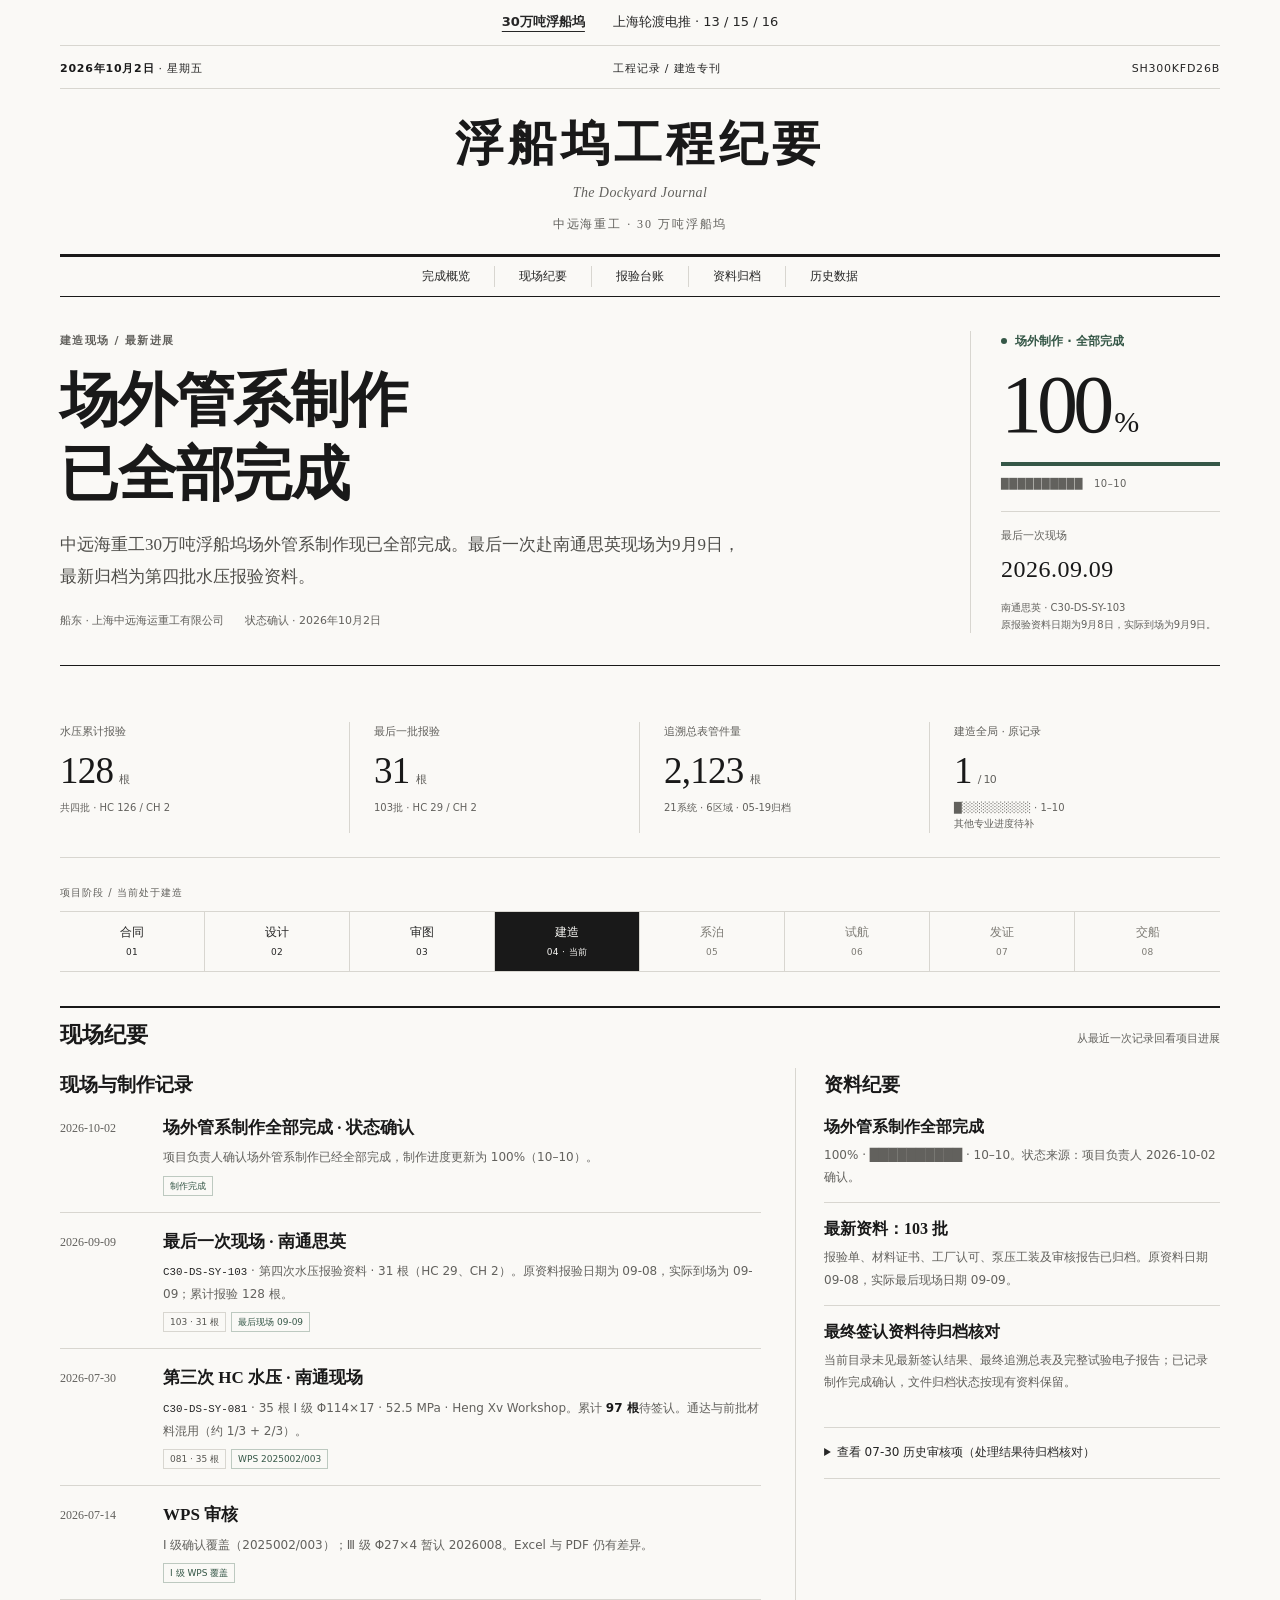
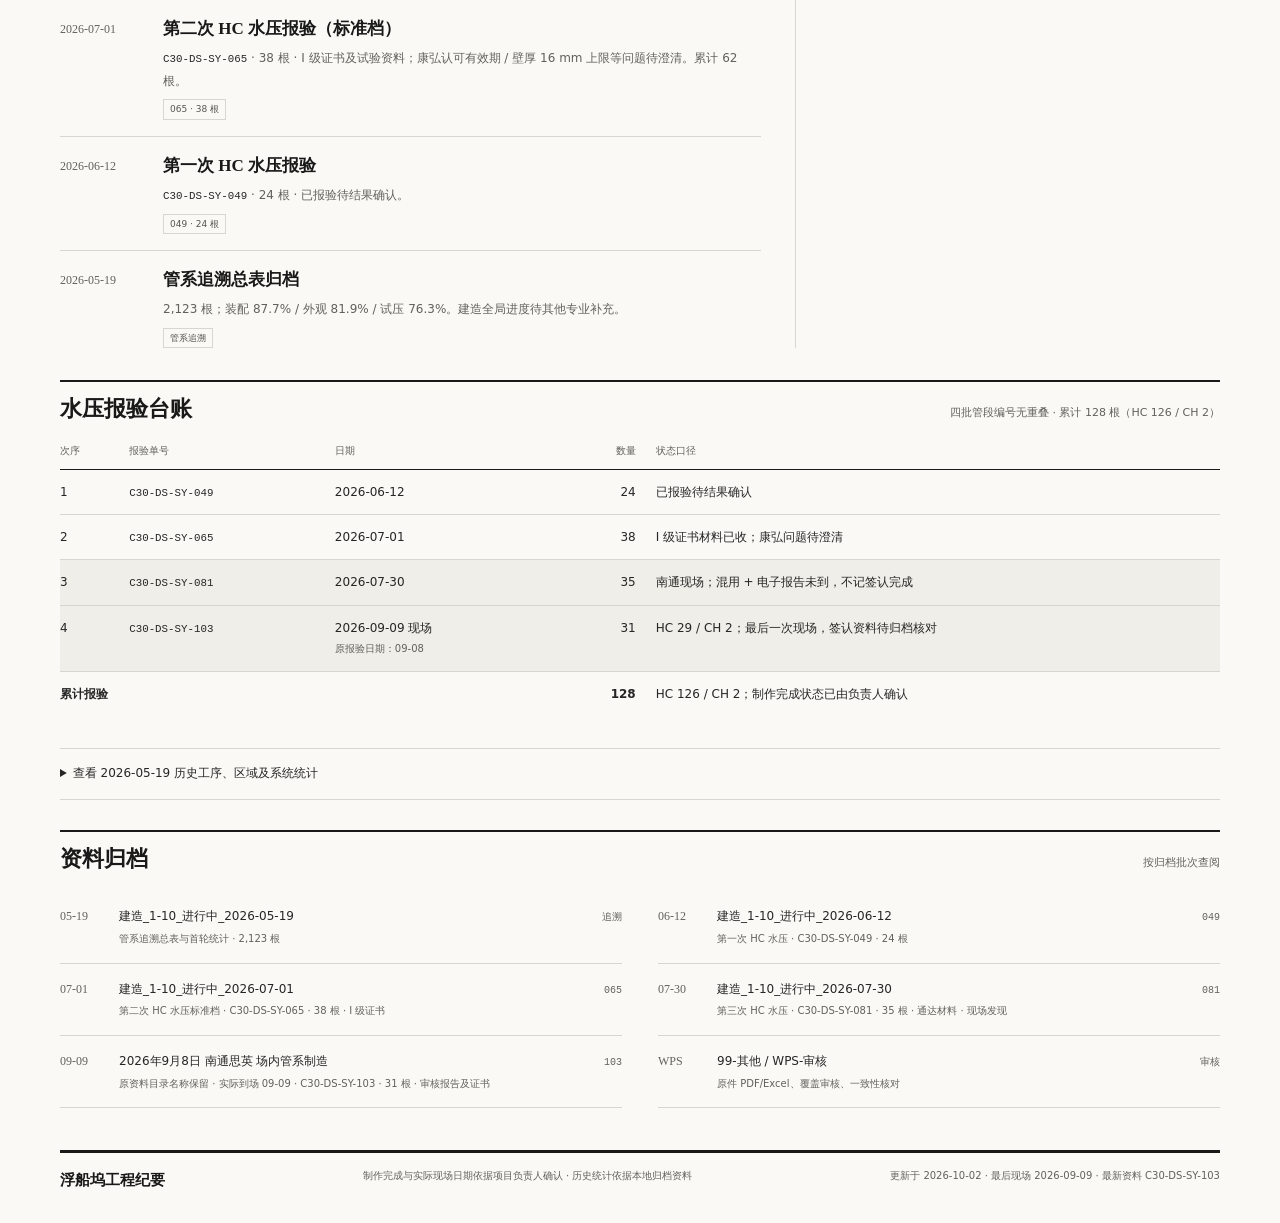
==== commit 5a5c4582: "feat(board): add Shanghai ferry progress and evidence tracking" ====
--- a/index.html
+++ b/index.html
@@ -212,11 +212,16 @@
       .badge {border-color:#999}
       a {text-decoration:none}
     }
+
+    .project-nav {display:flex;justify-content:center;gap:28px;flex-wrap:wrap;border-bottom:1px solid var(--line);padding:11px 0;font-size:13px}
+    .project-nav a[aria-current="page"] {font-weight:700;text-decoration:underline;text-underline-offset:5px}
+    .project-nav a:focus-visible {outline:2px solid var(--ink);outline-offset:4px}
   </style>
 </head>
 <body>
   <main class="wrap">
     <header>
+      <nav class="project-nav" aria-label="切换项目"><a href="index.html" aria-current="page">30万吨浮船坞</a><a href="ferry.html">上海轮渡电推 · 13 / 15 / 16</a></nav>
       <div class="edition">
         <span><strong>2026年10月2日</strong> · 星期五</span>
         <span class="edition-extra">工程记录 / 建造专刊</span>
